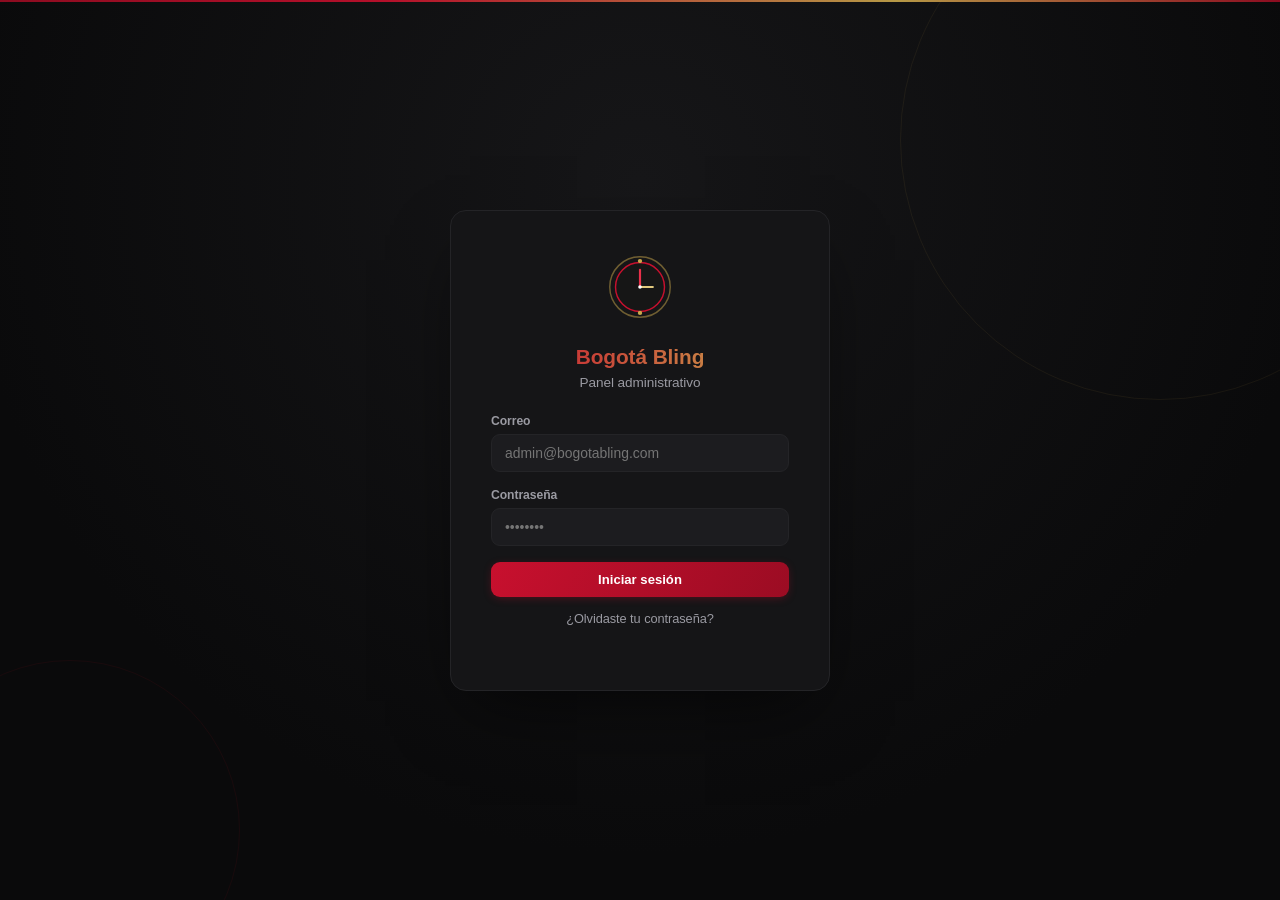
==== admin/index.html @ 70934d56 "Update index.html" ====
<!DOCTYPE html>
<html lang="es">
<head>
<meta charset="UTF-8"/>
<meta name="viewport" content="width=device-width,initial-scale=1"/>
<meta name="robots" content="noindex, nofollow"/>
<title>Panel Admin — Bogotá Bling</title>
<script src="https://cdn.jsdelivr.net/npm/@supabase/supabase-js@2/dist/umd/supabase.js"></script>
<script src="https://cdn.jsdelivr.net/npm/pdfjs-dist@3.11.174/build/pdf.min.js"></script>
<script src="https://cdn.jsdelivr.net/npm/tesseract.js@5/dist/tesseract.min.js"></script>
<style>
*,*::before,*::after{box-sizing:border-box;margin:0;padding:0}
body{background:#0a0a0b;color:#eee;font-family:-apple-system,BlinkMacSystemFont,'Segoe UI',Helvetica,Arial,sans-serif;-webkit-font-smoothing:antialiased;font-size:14px;letter-spacing:-.005em}
:root{
  --r:#C8102E;--rd:#9B0C23;--rl:#E8304A;
  --g:#C9A84C;--gl:#E2C97E;
  --bg:#0a0a0b;--sidebar:#111113;--panel:#151517;--panel2:#1c1c1f;
  --line:#242427;--line2:#333338;
  --tx:#f2f2f3;--tx2:#9a9aa2;--tx3:#68686f;
  --radius:14px;--t:.16s cubic-bezier(.4,0,.2,1);
  --sbw:240px;
  --shadow-sm:0 1px 2px rgba(0,0,0,.3);
  --shadow-md:0 8px 24px -8px rgba(0,0,0,.5);
  --shadow-lg:0 24px 60px -16px rgba(0,0,0,.6);
}
a{color:inherit;text-decoration:none}
img{display:block;max-width:100%}
::-webkit-scrollbar{width:9px;height:9px}
::-webkit-scrollbar-thumb{background:var(--line2);border-radius:20px}
::-webkit-scrollbar-track{background:transparent}
body::before{content:'';position:fixed;top:0;left:0;right:0;height:2px;background:linear-gradient(90deg,var(--rd),var(--r) 30%,var(--g) 70%,var(--rd));z-index:1000;opacity:.9}

/* ══════ LOGIN ══════ */
#loginScreen{min-height:100vh;display:flex;align-items:center;justify-content:center;position:relative;overflow:hidden;
  background:radial-gradient(circle at 50% 20%,#161618,#0a0a0b 70%)}
#loginScreen::before,#loginScreen::after{content:'';position:absolute;border-radius:50%;border:1px solid rgba(201,168,76,.08);pointer-events:none}
#loginScreen::before{width:520px;height:520px;top:-120px;right:-140px}
#loginScreen::after{width:340px;height:340px;bottom:-100px;left:-100px;border-color:rgba(200,16,46,.08)}
.watch-badge{width:72px;height:72px;margin:0 auto 22px;position:relative;animation:watchIn .7s cubic-bezier(.16,1,.3,1) both}
.watch-badge svg{width:100%;height:100%;display:block}
.watch-hand{transform-origin:50% 50%;animation:tickHour 12s linear infinite}
.watch-hand-min{transform-origin:50% 50%;animation:tickMin 3s linear infinite}
@keyframes tickHour{to{transform:rotate(360deg)}}
@keyframes tickMin{to{transform:rotate(360deg)}}
@keyframes watchIn{from{opacity:0;transform:scale(.7) rotate(-15deg)}to{opacity:1;transform:scale(1) rotate(0)}}
.login-box{background:var(--panel);border:1px solid var(--line);border-radius:16px;padding:40px;width:100%;max-width:380px;
  position:relative;z-index:1;animation:boxIn .6s cubic-bezier(.16,1,.3,1) both .1s;
  box-shadow:0 30px 70px -20px rgba(0,0,0,.6)}
@keyframes boxIn{from{opacity:0;transform:translateY(18px)}to{opacity:1;transform:translateY(0)}}
.login-box h1{font-size:1.3rem;margin-bottom:6px;text-align:center;background:linear-gradient(90deg,var(--r),var(--g));-webkit-background-clip:text;background-clip:text;color:transparent}
.login-box p{color:var(--tx2);font-size:.85rem;margin-bottom:24px;text-align:center}
.field{margin-bottom:16px}
.field label{display:block;font-size:.76rem;color:var(--tx2);margin-bottom:6px;font-weight:600}
.field input,.field select,.field textarea{width:100%;padding:10px 13px;background:var(--panel2);border:1.5px solid var(--line);border-radius:9px;color:#fff;font-size:.87rem;transition:border-color var(--t),box-shadow var(--t);font-family:inherit}
.field textarea{resize:vertical;min-height:80px}
.field input:focus,.field select:focus,.field textarea:focus{outline:none;border-color:var(--r);box-shadow:0 0 0 4px rgba(200,16,46,.15)}
.btn{display:inline-flex;align-items:center;justify-content:center;gap:7px;padding:10px 16px;border-radius:9px;font-size:.82rem;font-weight:700;cursor:pointer;border:none;transition:all var(--t);white-space:nowrap;font-family:inherit}
.btn-primary{background:linear-gradient(120deg,var(--r),var(--rd));color:#fff;position:relative;overflow:hidden;box-shadow:0 2px 10px -2px rgba(200,16,46,.4)}
.btn-primary::before{content:'';position:absolute;inset:0;background:linear-gradient(120deg,transparent 30%,rgba(255,255,255,.3) 48%,transparent 66%);transform:translateX(-120%);transition:transform .6s cubic-bezier(.4,0,.2,1)}
.btn-primary:hover::before{transform:translateX(120%)}
.btn-primary:hover{box-shadow:0 8px 22px -4px rgba(200,16,46,.5);transform:translateY(-1px)}
.btn-primary:active{transform:scale(.97) translateY(0)}
.btn-full{width:100%}
.btn-sm{padding:7px 12px;font-size:.76rem}
.btn-xs{padding:5px 9px;font-size:.72rem;border-radius:7px}
.btn-outline{background:var(--panel2);border:1.5px solid var(--line2);color:var(--tx2)}
.btn-outline:hover{border-color:var(--r);color:#fff;background:rgba(200,16,46,.08)}
.btn-gold{background:var(--panel2);border:1.5px solid rgba(201,168,76,.5);color:var(--gl)}
.btn-gold:hover{background:var(--g);color:#1a1500;border-color:var(--g);box-shadow:0 6px 18px -4px rgba(201,168,76,.4)}
.btn-ghost{background:none;border:none;color:var(--tx2)}
.btn-ghost:hover{color:#fff}
.btn-icon{padding:8px 10px}
.btn-danger-ghost{background:none;border:1.5px solid transparent;color:var(--tx3)}
.btn-danger-ghost:hover{color:var(--rl);border-color:rgba(200,16,46,.4);background:rgba(200,16,46,.06)}
.error-msg{color:var(--rl);font-size:.8rem;margin-top:10px;display:none}

/* ══════ APP SHELL: TOPBAR SIMPLE ══════ */
#app{display:none;min-height:100vh}
.topbar{position:sticky;top:2px;z-index:100;background:rgba(10,10,11,.85);backdrop-filter:blur(16px) saturate(160%);-webkit-backdrop-filter:blur(16px) saturate(160%);border-bottom:1px solid var(--line);padding:14px 24px}
.topbar-inner{display:flex;align-items:center;justify-content:space-between;gap:14px;flex-wrap:wrap;max-width:1320px;margin:0 auto}
.brand{display:flex;align-items:center;gap:10px;font-weight:800;font-size:1rem;white-space:nowrap;letter-spacing:-.01em}
.brand .mark{width:30px;height:30px;border-radius:9px;background:linear-gradient(135deg,var(--r),var(--rd));display:flex;align-items:center;justify-content:center;font-size:.9rem;flex-shrink:0;box-shadow:0 3px 10px -2px rgba(200,16,46,.5)}
.brand small{display:block;font-weight:700;font-size:.6rem;color:var(--gl);letter-spacing:.08em}
.topbar-actions{display:flex;gap:8px;align-items:center;flex-wrap:wrap}

.subnav{position:sticky;top:63px;z-index:99;border-bottom:1px solid var(--line);background:rgba(10,10,11,.96);backdrop-filter:blur(10px)}
.subnav-inner{display:flex;gap:6px;overflow-x:auto;padding:10px 24px;max-width:1320px;margin:0 auto;scrollbar-width:none}
.tab-btn{flex-shrink:0;padding:7px 14px;border-radius:20px;border:1.5px solid var(--line);background:var(--panel);color:var(--tx2);font-size:.78rem;font-weight:600;cursor:pointer;transition:all var(--t);display:flex;align-items:center;gap:6px;font-family:inherit}
.tab-btn.active{background:var(--r);border-color:var(--r);color:#fff;box-shadow:0 4px 14px -3px rgba(200,16,46,.5)}
.tab-btn:hover:not(.active){border-color:var(--line2);color:#fff;background:var(--panel2)}
.tab-btn .cnt{font-size:.66rem;font-weight:700;opacity:.8;background:rgba(255,255,255,.12);padding:1px 6px;border-radius:20px}
.tab-btn.active .cnt{background:rgba(255,255,255,.25)}
.tab-btn .cnt:empty{display:none}

/* ── MENÚ DESPLEGABLE DEL ADMIN ── */
.admin-menu{display:none;position:absolute;top:100%;right:24px;width:320px;max-width:calc(100vw - 32px);background:var(--panel);border:1px solid var(--line);border-radius:14px;box-shadow:var(--shadow-lg);z-index:150;max-height:80vh;overflow-y:auto}
.admin-menu.open{display:block;animation:modalIn .18s ease}
.admin-menu-inner{padding:18px}
.am-section{margin-bottom:18px}
.am-section:last-child{margin-bottom:0}
.am-label{display:block;font-size:.66rem;font-weight:700;color:var(--tx3);text-transform:uppercase;letter-spacing:.06em;margin-bottom:8px}
.am-chips{display:flex;gap:6px;flex-wrap:wrap}
.am-chip{padding:6px 12px;border-radius:20px;border:1.5px solid var(--line2);background:var(--panel2);color:var(--tx2);font-size:.74rem;font-weight:600;cursor:pointer;transition:all var(--t);font-family:inherit}
.am-chip.active{background:var(--r);border-color:var(--r);color:#fff}
.am-chip:hover:not(.active){border-color:var(--r);color:#fff}
.am-link{display:flex;align-items:center;gap:8px;width:100%;text-align:left;padding:9px 10px;border-radius:9px;border:none;background:none;color:var(--tx);font-size:.85rem;font-weight:600;cursor:pointer;transition:background var(--t);font-family:inherit;text-decoration:none}
.am-link:hover{background:var(--panel2)}
.am-link .cnt{margin-left:auto}
.am-footer{border-top:1px solid var(--line);padding-top:14px}
.am-danger{color:var(--rl)}
.admin-menu-overlay{display:none;position:fixed;inset:0;z-index:90}
.admin-menu-overlay.show{display:block}
.active-filter-chip{display:inline-flex;align-items:center;gap:6px;background:rgba(200,16,46,.12);color:var(--rl);border:1px solid rgba(200,16,46,.35);padding:5px 12px;border-radius:20px;font-size:.76rem;font-weight:700}
.active-filter-chip button{background:none;border:none;color:inherit;cursor:pointer;font-size:.9rem;line-height:1;padding:0}

.content{padding:26px 24px 100px;max-width:1320px;margin:0 auto}
.view{display:none;animation:viewIn .25s ease both}
.view.active{display:block}
@keyframes viewIn{from{opacity:0;transform:translateY(6px)}to{opacity:1;transform:translateY(0)}}

/* ══════ DASHBOARD ══════ */
.stats-grid{display:grid;grid-template-columns:repeat(auto-fit,minmax(200px,1fr));gap:16px;margin-bottom:28px}
.stat-card{background:linear-gradient(155deg,var(--panel),var(--panel2));border:1px solid var(--line);border-radius:var(--radius);padding:20px;position:relative;overflow:hidden;transition:border-color var(--t),transform var(--t);box-shadow:var(--shadow-sm)}
.stat-card:hover{border-color:var(--line2);transform:translateY(-2px)}
.stat-card .ic{position:absolute;right:14px;top:14px;width:38px;height:38px;border-radius:10px;background:var(--panel2);display:flex;align-items:center;justify-content:center;font-size:1.15rem;border:1px solid var(--line)}
.stat-card .num{font-size:1.95rem;font-weight:800;color:#fff;letter-spacing:-.03em}
.stat-card .lbl{font-size:.78rem;color:var(--tx2);margin-top:4px;font-weight:600}
.stat-card.accent{border-color:rgba(201,168,76,.3)}
.stat-card.accent .num{color:var(--gl)}
.stat-card.accent .ic{background:rgba(201,168,76,.1);border-color:rgba(201,168,76,.3)}

.section-card{background:var(--panel);border:1px solid var(--line);border-radius:var(--radius);padding:22px;margin-bottom:20px;box-shadow:var(--shadow-sm)}
.section-card h3{font-size:.95rem;margin-bottom:16px;display:flex;align-items:center;gap:8px;font-weight:700;letter-spacing:-.01em}

/* ══════ PRODUCTOS ══════ */
.toolbar{display:flex;align-items:center;justify-content:space-between;margin-bottom:20px;flex-wrap:wrap;gap:12px}
.toolbar .sub{color:var(--tx2);font-size:.82rem}
.search-input{background:var(--panel);border:1.5px solid var(--line);border-radius:9px;padding:9px 14px;color:#fff;font-size:.83rem;width:240px;font-family:inherit;transition:border-color var(--t),box-shadow var(--t)}
.search-input:focus{outline:none;border-color:var(--r);box-shadow:0 0 0 4px rgba(200,16,46,.12)}

.grid{display:grid;grid-template-columns:repeat(auto-fill,minmax(240px,1fr));gap:18px}
.card{background:var(--panel);border:1px solid var(--line);border-radius:var(--radius);overflow:hidden;transition:border-color var(--t),transform var(--t),box-shadow var(--t);box-shadow:var(--shadow-sm)}
.card:hover{border-color:var(--line2);transform:translateY(-3px);box-shadow:var(--shadow-md)}
.card .thumb-wrap{overflow:hidden;background:var(--panel2)}
.card .thumb{width:100%;height:170px;object-fit:cover;display:block;transition:transform .35s cubic-bezier(.4,0,.2,1)}
.card:hover .thumb{transform:scale(1.06)}
.card .thumb-empty{width:100%;height:170px;background:linear-gradient(135deg,var(--panel2),#151517);display:flex;align-items:center;justify-content:center;font-size:2rem;opacity:.25}
.card-body{padding:15px 16px 16px}
.card h3{font-size:.95rem;margin-bottom:3px;line-height:1.3;font-weight:700;letter-spacing:-.01em}
.card .meta{font-size:.72rem;color:var(--tx3);margin-bottom:9px;font-weight:600}
.card .price{color:var(--gl);font-weight:800;font-size:1.08rem;margin-bottom:7px;letter-spacing:-.02em}
.card .desc{font-size:.76rem;color:var(--tx2);line-height:1.45;margin-bottom:11px;display:-webkit-box;-webkit-line-clamp:2;-webkit-box-orient:vertical;overflow:hidden}
.badges{display:flex;gap:5px;flex-wrap:wrap;margin-bottom:11px}
.badge{font-size:.62rem;padding:3px 9px;border-radius:20px;background:var(--panel2);color:var(--tx2);border:1px solid var(--line2);font-weight:700;letter-spacing:.01em}
.badge.hot{color:var(--rl);border-color:rgba(200,16,46,.4);background:rgba(200,16,46,.08)}
.badge.gold{color:var(--gl);border-color:rgba(201,168,76,.4);background:rgba(201,168,76,.08)}
.card-actions{display:flex;gap:7px}
.card-actions .btn{flex:1}

/* ══════ CATEGORÍAS (árbol profesional) ══════ */
.tree{display:flex;flex-direction:column;gap:10px}
.tree-root{background:var(--panel);border:1px solid var(--line);border-radius:var(--radius);overflow:hidden;box-shadow:var(--shadow-sm);transition:border-color var(--t)}

/* ── Carpetas de productos por categoría (estilo Django admin) ── */
.prod-folder{background:var(--panel);border:1px solid var(--line);border-radius:var(--radius);margin-bottom:10px;overflow:hidden}
.prod-folder-head{list-style:none;cursor:pointer;padding:14px 18px;display:flex;align-items:center;gap:10px;font-weight:700;font-size:.9rem;background:var(--panel2);user-select:none}
.prod-folder-head::-webkit-details-marker{display:none}
.prod-folder-head::before{content:'▸';font-size:.75rem;color:var(--tx3);transition:transform var(--t)}
.prod-folder[open]>.prod-folder-head::before{transform:rotate(90deg)}
.prod-folder-count{margin-left:auto;font-size:.7rem;font-weight:700;color:var(--tx3);background:var(--panel);border:1px solid var(--line2);padding:2px 9px;border-radius:20px}
.prod-folder-body{padding:16px}
.prod-folder-sub{margin:0 0 10px 26px;border-color:var(--line2)}
.prod-folder-sub:last-child{margin-bottom:0}
.prod-folder-sub>.grid{padding:14px}
.tree-root:hover{border-color:var(--line2)}
.tree-root-head{display:flex;align-items:center;gap:12px;padding:15px 16px;background:var(--panel2);border-bottom:1px solid var(--line)}
.tree-root-head .ic{font-size:1.3rem;width:30px;height:30px;text-align:center;line-height:30px;background:var(--panel);border-radius:8px;border:1px solid var(--line)}
.tree-root-head .info{flex:1;min-width:0}
.tree-root-head .name{font-weight:800;font-size:.93rem;letter-spacing:-.01em}
.tree-root-head .slug{font-size:.68rem;color:var(--tx3);font-family:'SF Mono',Menlo,monospace;margin-top:1px}
.tree-root-head .acts{display:flex;gap:5px;align-items:center}
.tree-children{padding:8px 16px 12px 24px;display:flex;flex-direction:column;gap:1px;position:relative}
.tree-children::before{content:'';position:absolute;left:39px;top:8px;bottom:16px;width:1.5px;background:var(--line)}
.tree-child{display:flex;align-items:center;gap:10px;padding:9px 10px;border-radius:8px;transition:background var(--t);position:relative;margin-left:26px}
.tree-child::before{content:'';position:absolute;left:-13px;top:50%;width:13px;height:1.5px;background:var(--line)}
.tree-child:hover{background:var(--panel2)}
.tree-child .ic{font-size:.95rem;width:20px;text-align:center;opacity:.85}
.tree-child .info{flex:1;min-width:0}
.tree-child .name{font-size:.85rem;font-weight:600}
.tree-child .slug{font-size:.67rem;color:var(--tx3);font-family:'SF Mono',Menlo,monospace}
.tree-child .acts{display:flex;gap:2px;align-items:center;opacity:0;transition:opacity var(--t)}
.tree-child:hover .acts{opacity:1}
.tree-empty-hint{padding:8px 10px 2px;font-size:.78rem;color:var(--tx3);font-style:italic;margin-left:26px}
.order-btns{display:flex;flex-direction:column;gap:1px}
.order-btns button{background:none;border:none;color:var(--tx3);cursor:pointer;font-size:.6rem;padding:1px 4px;line-height:1;transition:color var(--t)}
.order-btns button:hover{color:#fff}
.order-btns button:disabled{opacity:.2;cursor:default}

/* ══════ TABLAS ══════ */
.table-wrap{background:var(--panel);border:1px solid var(--line);border-radius:var(--radius);overflow:hidden;box-shadow:var(--shadow-sm)}
table{width:100%;border-collapse:collapse;font-size:.83rem}
th,td{text-align:left;padding:13px 16px;border-bottom:1px solid var(--line)}
th{color:var(--tx3);font-weight:700;font-size:.68rem;text-transform:uppercase;letter-spacing:.06em;background:var(--panel2)}
tr:last-child td{border-bottom:none}
tr:hover td{background:rgba(255,255,255,.02)}
select.status-select{background:var(--panel2);color:#fff;border:1px solid var(--line2);border-radius:6px;padding:5px 8px;font-size:.76rem;font-family:inherit;cursor:pointer}
.pill{display:inline-flex;align-items:center;gap:5px;font-size:.71rem;font-weight:700;padding:4px 11px;border-radius:20px;letter-spacing:.01em}
.pill.on{background:rgba(126,217,158,.12);color:#7ed99e}
.pill.off{background:var(--panel2);color:var(--tx3)}
.pill::before{content:'';width:5px;height:5px;border-radius:50%;background:currentColor}

/* Modal */
.modal-bg{display:none;position:fixed;inset:0;background:rgba(0,0,0,.8);backdrop-filter:blur(3px);z-index:500;align-items:center;justify-content:center;padding:20px}
.modal-bg.open{display:flex;animation:modalBgIn .18s ease}
@keyframes modalBgIn{from{opacity:0}to{opacity:1}}
.modal{background:var(--panel);border:1px solid var(--line);border-radius:16px;padding:26px;width:100%;max-width:540px;max-height:90vh;overflow-y:auto;box-shadow:var(--shadow-lg);animation:modalIn .22s cubic-bezier(.16,1,.3,1);position:relative}
.modal-close{position:absolute;top:16px;right:16px;width:30px;height:30px;border-radius:50%;background:var(--panel2);border:1px solid var(--line2);color:var(--tx2);font-size:1rem;line-height:1;cursor:pointer;display:flex;align-items:center;justify-content:center;transition:all var(--t)}
.modal-close:hover{background:var(--r);border-color:var(--r);color:#fff}
@keyframes modalIn{from{opacity:0;transform:translateY(12px) scale(.98)}to{opacity:1;transform:translateY(0) scale(1)}}
.modal.modal-wide{max-width:680px}
.modal h3{margin-bottom:6px;font-size:1.1rem;letter-spacing:-.01em}
.modal .modal-sub{color:var(--tx2);font-size:.8rem;margin-bottom:18px}
.field-row{display:grid;grid-template-columns:1fr 1fr;gap:12px}
.checks{display:flex;gap:14px;flex-wrap:wrap;margin:14px 0}
.checks label{display:flex;align-items:center;gap:6px;font-size:.8rem;color:var(--tx2);cursor:pointer}
.modal-actions{display:flex;gap:10px;margin-top:20px}
.modal-actions .btn{flex:1}
.file-drop{border:1.5px dashed var(--line2);border-radius:9px;padding:24px 20px;text-align:center;font-size:.8rem;color:var(--tx2);cursor:pointer;transition:all var(--t)}
.file-drop:hover{border-color:var(--r);background:rgba(200,16,46,.04);color:#fff}
.thumbs{display:flex;gap:8px;margin-top:10px;flex-wrap:wrap}
.thumbs img{width:58px;height:58px;object-fit:cover;border-radius:7px;border:1px solid var(--line)}
.empty{color:var(--tx3);font-size:.85rem;padding:70px 20px;text-align:center;grid-column:1/-1}
.empty span{display:block;font-size:2.2rem;margin-bottom:12px;opacity:.35}
.bulk-help{background:var(--panel2);border:1px solid var(--line);border-radius:9px;padding:12px 14px;font-size:.73rem;color:var(--tx2);margin-bottom:14px;line-height:1.6}
.bulk-help code{color:var(--gl)}
.bulk-log{max-height:160px;overflow-y:auto;background:var(--bg);border:1px solid var(--line);border-radius:9px;padding:10px 12px;font-size:.75rem;font-family:'SF Mono',Menlo,monospace;margin-top:12px;display:none}
.bulk-log.show{display:block}
.bulk-log .ok{color:#7ed99e}
.bulk-log .err{color:var(--rl)}

/* Filas de vista previa editable (subida masiva) */
.bulk-row{display:flex;align-items:center;gap:10px;background:var(--panel2);border:1px solid var(--line);border-radius:9px;padding:8px 10px}
.bulk-row img{width:44px;height:44px;object-fit:cover;border-radius:7px;flex-shrink:0;background:var(--panel)}
.bulk-row input[type="text"]{flex:1.4;min-width:0;background:var(--panel);border:1px solid var(--line2);border-radius:7px;padding:7px 10px;color:#fff;font-size:.8rem;font-family:inherit}
.bulk-row select{flex:1.3;min-width:0;background:var(--panel);border:1px solid var(--line2);border-radius:7px;padding:7px 8px;color:#fff;font-size:.76rem;font-family:inherit}
.bulk-row input[type="number"]{width:100px;flex-shrink:0;background:var(--panel);border:1px solid var(--line2);border-radius:7px;padding:7px 8px;color:#fff;font-size:.8rem;font-family:inherit}
.bulk-row .tag-detected{font-size:.62rem;font-weight:700;color:var(--gl);white-space:nowrap;flex-shrink:0}
.bulk-row .tag-nodetected{font-size:.62rem;font-weight:700;color:var(--tx3);white-space:nowrap;flex-shrink:0}

/* Selección múltiple de productos */
.card{position:relative}
.card .select-box{position:absolute;top:10px;left:10px;z-index:2;width:22px;height:22px;display:none;accent-color:var(--r);cursor:pointer}
.grid.select-mode .select-box{display:block}
.grid.select-mode .card{cursor:pointer}
.card.selected{border-color:var(--r);box-shadow:0 0 0 2px rgba(200,16,46,.3)}
.bulk-select-bar{display:none;align-items:center;gap:10px;background:rgba(200,16,46,.1);border:1px solid rgba(200,16,46,.35);border-radius:9px;padding:10px 14px;margin-bottom:14px}
.bulk-select-bar.show{display:flex}
.bulk-select-bar .sub{color:var(--tx2);font-size:.82rem;flex:1}

/* Lightbox: vista previa grande al hacer clic en una miniatura */
.lightbox-bg{display:none;position:fixed;inset:0;background:rgba(0,0,0,.9);z-index:600;align-items:center;justify-content:center;padding:30px;cursor:zoom-out}
.lightbox-bg.open{display:flex}
.lightbox-bg img{max-width:90vw;max-height:90vh;object-fit:contain;border-radius:8px;box-shadow:var(--shadow-lg)}
.bulk-row img, .card .thumb, .card .thumb-empty{cursor:zoom-in}

@media (max-width:900px){
  .search-input{width:100%}
  .field-row{grid-template-columns:1fr}
  .subnav-inner{padding:10px 16px}
  .topbar{padding:12px 16px}
  .content{padding:20px 16px 100px}
}
</style>
</head>
<body>

<!-- ══════════════ LOGIN ══════════════ -->
<div id="loginScreen">
  <div class="login-box">
    <div class="watch-badge">
      <svg viewBox="0 0 100 100">
        <circle cx="50" cy="50" r="42" fill="none" stroke="#C9A84C" stroke-width="2" opacity=".5"/>
        <circle cx="50" cy="50" r="34" fill="#161616" stroke="#C8102E" stroke-width="2"/>
        <line x1="50" y1="50" x2="50" y2="26" stroke="#E8304A" stroke-width="3" stroke-linecap="round" class="watch-hand"/>
        <line x1="50" y1="50" x2="68" y2="50" stroke="#E2C97E" stroke-width="2.5" stroke-linecap="round" class="watch-hand-min"/>
        <circle cx="50" cy="50" r="2.5" fill="#fff"/>
        <circle cx="50" cy="14" r="3" fill="#C9A84C"/>
        <circle cx="50" cy="86" r="3" fill="#C9A84C"/>
      </svg>
    </div>
    <h1>Bogotá Bling</h1>
    <p>Panel administrativo</p>
    <div class="field">
      <label>Correo</label>
      <input type="email" id="loginEmail" placeholder="admin@bogotabling.com"/>
    </div>
    <div class="field">
      <label>Contraseña</label>
      <input type="password" id="loginPassword" placeholder="••••••••"/>
    </div>
    <button class="btn btn-primary btn-full" id="loginBtn" onclick="handleLogin()">Iniciar sesión</button>
    <p class="error-msg" id="loginError">Correo o contraseña incorrectos.</p>
    <p style="text-align:center;margin-top:14px">
      <a href="#" style="font-size:.8rem;color:var(--tx2)" onclick="event.preventDefault();toggleRecoverBox(true)">¿Olvidaste tu contraseña?</a>
    </p>
  </div>

  <div class="login-box" id="recoverBox" style="display:none">
    <h1 style="font-size:1.1rem">Recuperar contraseña</h1>
    <p>Te enviamos un link a tu correo para poner una contraseña nueva.</p>
    <div class="field">
      <label>Correo de tu cuenta</label>
      <input type="email" id="recoverEmail" placeholder="admin@bogotabling.com"/>
    </div>
    <button class="btn btn-primary btn-full" id="recoverBtn" onclick="sendPasswordRecovery()">Enviar link de recuperación</button>
    <p class="error-msg" id="recoverError"></p>
    <p id="recoverOk" style="display:none;text-align:center;font-size:.82rem;color:#16a34a;margin-top:8px">Listo, revisa tu correo (y la carpeta de spam) y sigue el link para poner una contraseña nueva.</p>
    <p style="text-align:center;margin-top:14px">
      <a href="#" style="font-size:.8rem;color:var(--tx2)" onclick="event.preventDefault();toggleRecoverBox(false)">← Volver a iniciar sesión</a>
    </p>
  </div>

  <div class="login-box" id="resetPassBox" style="display:none">
    <h1 style="font-size:1.1rem">Nueva contraseña</h1>
    <p>Ese link ya te confirmó quién eres. Escribe tu nueva contraseña.</p>
    <div class="field">
      <label>Nueva contraseña</label>
      <input type="password" id="resetPassNew" placeholder="Mínimo 6 caracteres" autocomplete="new-password"/>
    </div>
    <div class="field">
      <label>Repite la nueva contraseña</label>
      <input type="password" id="resetPassNew2" placeholder="Confirmar" autocomplete="new-password"/>
    </div>
    <button class="btn btn-primary btn-full" id="resetPassBtn" onclick="confirmPasswordReset()">Guardar nueva contraseña</button>
    <p class="error-msg" id="resetPassError"></p>
  </div>
</div>

<!-- ══════════════ APP ══════════════ -->
<div id="app">
  <div class="topbar">
    <div class="topbar-inner">
      <div class="brand"><div class="mark">⌚</div>Bogotá Bling<small style="margin-left:4px">ADMIN</small></div>
      <div class="topbar-actions">
        <button class="btn btn-primary btn-sm" onclick="openProductModal()">+ Nuevo producto</button>
        <button class="btn btn-outline btn-sm" id="adminMenuBtn" onclick="toggleAdminMenu()">☰ Menú</button>
      </div>
    </div>

    <div class="admin-menu" id="adminMenu">
      <div class="admin-menu-inner">
        <div class="am-section">
          <label class="am-label">Buscar</label>
          <input type="text" class="search-input" id="productSearch" placeholder="🔍 Buscar producto…" oninput="renderProductsGrid()" style="width:100%"/>
        </div>
        <div class="am-section">
          <label class="am-label">Categorías</label>
          <div class="am-chips" id="amCategoryChips"><button class="am-chip active" data-cat="" onclick="setCategoryFilter(null)">Todos</button></div>
        </div>
        <div class="am-section">
          <label class="am-label">Catálogo</label>
          <button class="am-link" onclick="goToView('products');toggleAdminMenu(false)">⌚ Productos <span class="cnt" id="cntProducts"></span></button>
          <button class="am-link" onclick="goToView('categories');toggleAdminMenu(false)">🗂 Categorías <span class="cnt" id="cntCategories"></span></button>
          <button class="am-link" onclick="openBulkModal();toggleAdminMenu(false)">📦 Subida masiva</button>
          <button class="am-link" onclick="openPromoBarModal();toggleAdminMenu(false)">🔥 Promoción</button>
        </div>
        <div class="am-section">
          <label class="am-label">Gestión</label>
          <button class="am-link" onclick="goToView('reviews');toggleAdminMenu(false)">⭐ Reseñas <span class="cnt" id="cntReviews"></span></button>
        </div>
        <div class="am-section am-footer">
          <a href="/" target="_blank" class="am-link">↗ Ver sitio</a>
          <button class="am-link" onclick="openAccountModal();toggleAdminMenu(false)">🔐 Mi cuenta</button>
          <button class="am-link am-danger" onclick="handleLogout()">⏻ Cerrar sesión</button>
        </div>
      </div>
    </div>
  </div>
  <div class="admin-menu-overlay" id="adminMenuOverlay" onclick="toggleAdminMenu(false)"></div>

  <div class="content">

    <!-- PRODUCTOS (vista principal) -->
    <div class="view active" id="view-products">
      <div class="toolbar">
        <div class="sub" id="productCount">Cargando…</div>
        <div style="display:flex;gap:8px;flex:1;justify-content:flex-end;flex-wrap:wrap;align-items:center">
          <span class="active-filter-chip" id="activeFilterChip" style="display:none"></span>
          <button class="btn btn-outline btn-sm" id="selectModeBtn" onclick="toggleSelectMode()">☑ Seleccionar</button>
        </div>
      </div>
      <div class="bulk-select-bar" id="bulkSelectBar">
        <span class="sub"><b id="selectedCount">0</b> seleccionado(s)</span>
        <button class="btn btn-outline btn-sm" onclick="selectAllProducts()">Seleccionar todo</button>
        <button class="btn btn-gold btn-sm" onclick="openBulkEditModal()">✎ Editar seleccionados</button>
        <button class="btn btn-primary btn-sm" style="background:var(--r)" onclick="deleteSelectedProducts()">🗑 Eliminar seleccionados</button>
      </div>
      <div id="productsGrid"><p class="empty">Cargando…</p></div>
    </div>

    <!-- CATEGORÍAS -->
    <div class="view" id="view-categories">
      <div class="toolbar">
        <div class="sub">Organiza tu árbol de categorías y subcategorías</div>
        <button class="btn btn-primary btn-sm" onclick="openCategoryModal()">+ Nueva categoría</button>
      </div>
      <div class="tree" id="categoryTree"><p class="empty">Cargando…</p></div>
    </div>

    <!-- RESEÑAS -->
    <div class="view" id="view-reviews">
      <div class="toolbar">
        <div class="sub">Reseñas escritas por clientes en el sitio — bórralas si son spam o inapropiadas</div>
      </div>
      <div class="grid" id="reviewsAdminGrid"><p class="empty">Cargando…</p></div>
    </div>

  </div>

  <footer style="text-align:center;padding:24px 20px;color:var(--tx3);font-size:.76rem;border-top:1px solid var(--line)">
    Panel conectado directamente a Supabase · los cambios se reflejan en el sitio sin recompilar<br/>
    Diseñado por
    <a href="https://wa.me/573225634059?text=Hola,%20vi%20el%20panel%20admin%20de%20Bogot%C3%A1%20Bling%20y%20quisiera%20cotizar%20un%20proyecto%20con%20JB%20TECH%20PRO" target="_blank" style="color:var(--gl);font-weight:700">JB TECH PRO</a>
  </footer>

</div>

<!-- ══════════════ MODAL: PRODUCTO ══════════════ -->
<div class="modal-bg" id="productModalBg">
  <div class="modal">
    <button class="modal-close" onclick="closeModal('productModalBg')">✕</button>
    <h3 id="productModalTitle">Nuevo producto</h3>
    <input type="hidden" id="productId"/>
    <div class="field"><label>Nombre</label><input id="productName" type="text"/></div>
    <div class="field"><label>Descripción</label><input id="productDesc" type="text"/></div>
    <div class="field-row">
      <div class="field"><label>Categoría</label><select id="productCategory"></select></div>
      <div class="field"><label>Stock</label><input id="productStock" type="number" min="0" value="0"/></div>
    </div>
    <div class="field-row">
      <div class="field"><label>Precio actual</label><input id="productPrice" type="text" inputmode="numeric" placeholder="0" oninput="formatPriceInput(this)"/></div>
      <div class="field"><label>Precio anterior (opcional)</label><input id="productPricePrev" type="text" inputmode="numeric" placeholder="0" oninput="formatPriceInput(this)"/></div>
    </div>
    <div class="checks">
      <label><input type="checkbox" id="productFeatured"/> ⭐ Destacado</label>
      <label><input type="checkbox" id="productNew"/> ✨ Nuevo</label>
      <label><input type="checkbox" id="productOffer"/> 🔥 Oferta</label>
      <label><input type="checkbox" id="productLimited"/> 💎 Edición limitada</label>
      <label><input type="checkbox" id="productSoldOut"/> Agotado</label>
    </div>
    <div class="field">
      <label>Imágenes del producto</label>
      <div class="file-drop" onclick="document.getElementById('productImageInput').click()">
        Haz clic para subir imágenes (puedes seleccionar varias)
      </div>
      <input type="file" id="productImageInput" accept="image/*" multiple style="display:none" onchange="handleImageSelect(event)"/>
      <div class="thumbs" id="productImageThumbs"></div>
    </div>
    <div class="modal-actions">
      <button class="btn btn-primary" id="saveProductBtn" onclick="saveProduct()">Guardar</button>
      <button class="btn btn-outline" onclick="closeModal('productModalBg')">Cancelar</button>
    </div>
  </div>
</div>

<!-- ══════════════ MODAL: CATEGORÍA ══════════════ -->
<div class="modal-bg" id="categoryModalBg">
  <div class="modal">
    <button class="modal-close" onclick="closeModal('categoryModalBg')">✕</button>
    <h3 id="categoryModalTitle">Nueva categoría</h3>
    <input type="hidden" id="categoryId"/>
    <div class="field-row">
      <div class="field"><label>Ícono (emoji)</label><input id="categoryIcon" type="text" placeholder="⌚" maxlength="4"/></div>
      <div class="field"><label>Nombre</label><input id="categoryName" type="text"/></div>
    </div>
    <div class="field">
      <label>Categoría padre (opcional — déjalo vacío si es principal)</label>
      <select id="categoryParent"><option value="">— Categoría principal —</option></select>
    </div>
    <div class="modal-actions">
      <button class="btn btn-primary" onclick="saveCategory()">Guardar</button>
      <button class="btn btn-outline" onclick="closeModal('categoryModalBg')">Cancelar</button>
    </div>
  </div>
</div>

<!-- ══════════════ MODAL: SUBIDA MASIVA ══════════════ -->
<!-- ══════════════ MODAL: PROMOCIÓN (franja del sitio) ══════════════ -->
<!-- ══════════════ MODAL: EDICIÓN MASIVA ══════════════ -->
<div class="modal-bg" id="bulkEditModalBg">
  <div class="modal">
    <button class="modal-close" onclick="closeModal('bulkEditModalBg')">✕</button>
    <h3>Editar <span id="bulkEditCount">0</span> producto(s)</h3>
    <p class="modal-sub">Solo se cambia lo que actives o llenes abajo — deja vacío/apagado lo que no quieras tocar.</p>

    <div class="field" style="display:flex;align-items:center;gap:10px;background:var(--panel2);border:1px solid var(--line);border-radius:9px;padding:10px 14px;margin-bottom:6px">
      <input type="checkbox" id="bulkEditCatOn" style="width:16px;height:16px;flex-shrink:0"/>
      <select id="bulkEditCat" style="flex:1"></select>
    </div>
    <div class="field" style="display:flex;align-items:center;gap:10px;background:var(--panel2);border:1px solid var(--line);border-radius:9px;padding:10px 14px;margin-bottom:6px">
      <input type="checkbox" id="bulkEditPriceOn" style="width:16px;height:16px;flex-shrink:0"/>
      <input type="text" inputmode="numeric" id="bulkEditPrice" placeholder="Nuevo precio para todos" oninput="formatPriceInput(this)" style="flex:1;background:var(--panel);border:1px solid var(--line2);border-radius:7px;padding:8px 10px;color:#fff"/>
    </div>
    <div class="field" style="display:flex;align-items:center;gap:10px;background:var(--panel2);border:1px solid var(--line);border-radius:9px;padding:10px 14px;margin-bottom:6px">
      <input type="checkbox" id="bulkEditStockOn" style="width:16px;height:16px;flex-shrink:0"/>
      <input type="number" id="bulkEditStock" placeholder="Nuevo stock para todos" style="flex:1;background:var(--panel);border:1px solid var(--line2);border-radius:7px;padding:8px 10px;color:#fff"/>
    </div>
    <div class="checks" style="margin-top:14px">
      <label><input type="checkbox" id="bulkEditFeaturedOn"/> Marcar ⭐ Destacado</label>
      <label><input type="checkbox" id="bulkEditOfferOn"/> Marcar 🔥 Oferta</label>
      <label><input type="checkbox" id="bulkEditSoldOutOn"/> Marcar Agotado</label>
    </div>

    <div class="modal-actions">
      <button class="btn btn-primary" onclick="applyBulkEdit()">Aplicar cambios</button>
      <button class="btn btn-outline" onclick="closeModal('bulkEditModalBg')">Cancelar</button>
    </div>
  </div>
</div>

<div class="modal-bg" id="accountModalBg">
  <div class="modal">
    <button class="modal-close" onclick="closeModal('accountModalBg')">✕</button>
    <h3>Mi cuenta</h3>
    <p class="modal-sub">Cambia el correo o la contraseña con los que entras al panel. Deja en blanco lo que no quieras cambiar.</p>

    <div class="field" style="background:var(--panel2);border:1px solid var(--line);border-radius:9px;padding:12px 14px;margin-bottom:14px">
      <label style="margin:0 0 4px">Correo actual</label>
      <p id="accountCurrentEmail" style="margin:0;font-size:.85rem;color:var(--tx2);font-weight:600">—</p>
    </div>

    <div class="field"><label>Nuevo correo (opcional)</label><input id="accountNewEmail" type="email" placeholder="Dejar igual"/></div>
    <div class="field-row">
      <div class="field"><label>Nueva contraseña (opcional)</label><input id="accountNewPassword" type="password" placeholder="Mínimo 6 caracteres" autocomplete="new-password"/></div>
      <div class="field"><label>Repite la nueva contraseña</label><input id="accountNewPassword2" type="password" placeholder="Confirmar" autocomplete="new-password"/></div>
    </div>
    <div class="field"><label>Tu contraseña actual (para confirmar)</label><input id="accountOldPassword" type="password" placeholder="Requerida para guardar cualquier cambio" autocomplete="current-password"/></div>

    <p id="accountMsg" style="display:none;font-size:.82rem;font-weight:600;border-radius:9px;padding:10px 12px;margin:4px 0 0"></p>

    <div class="modal-actions">
      <button class="btn btn-primary" id="accountSaveBtn" onclick="saveAccountSettings()">Guardar cambios</button>
      <button class="btn btn-outline" onclick="closeModal('accountModalBg')">Cancelar</button>
    </div>
  </div>
</div>

<div class="modal-bg" id="promoBarModalBg">
  <div class="modal">
    <button class="modal-close" onclick="closeModal('promoBarModalBg')">✕</button>
    <h3>Promoción del sitio</h3>
    <p class="modal-sub">Controla la franja roja que aparece arriba del todo en el sitio público. Si la apagas, no se muestra nada.</p>
    <div class="field" style="display:flex;align-items:center;gap:10px;background:var(--panel2);border:1px solid var(--line);border-radius:9px;padding:12px 14px">
      <input type="checkbox" id="promoBarActive" style="width:16px;height:16px;flex-shrink:0"/>
      <label for="promoBarActive" style="margin:0;font-size:.85rem;color:var(--tx2);cursor:pointer">Mostrar la franja de promoción en el sitio</label>
    </div>
    <div class="field"><label>Título</label><input id="promoBarTitle" type="text" placeholder="Ej: Envío gratis esta semana"/></div>
    <div class="field"><label>Descripción (opcional)</label><input id="promoBarDesc" type="text" placeholder="Ej: En compras desde $200.000"/></div>
    <div class="field-row">
      <div class="field"><label>Descuento % (opcional)</label><input id="promoBarDiscount" type="number" min="0" max="100"/></div>
      <div class="field"><label>Vence (opcional)</label><input id="promoBarEnds" type="date"/></div>
    </div>
    <div class="modal-actions">
      <button class="btn btn-primary" onclick="savePromoBar()">Guardar</button>
      <button class="btn btn-outline" onclick="closeModal('promoBarModalBg')">Cancelar</button>
    </div>
  </div>
</div>

<div class="modal-bg" id="bulkModalBg">
  <div class="modal modal-wide">
    <button class="modal-close" onclick="closeModal('bulkModalBg')">✕</button>
    <h3>Subida masiva de productos</h3>
    <p class="modal-sub">Elige cómo quieres cargar varios productos a la vez. Vas a poder revisar y editar cada uno antes de subirlo.</p>

    <div class="subnav-inner" style="padding:0 0 16px;overflow:visible" id="bulkModeTabs">
      <button type="button" class="tab-btn active" data-bulkmode="images">🖼 Imágenes</button>
      <button type="button" class="tab-btn" data-bulkmode="pdf">📄 PDF</button>
    </div>

    <!-- MODO IMÁGENES -->
    <div class="bulk-mode" id="bulkMode-images">
      <div class="bulk-help">
        Elige varias fotos. Por cada una se arma un producto abajo, con el nombre tomado del
        nombre del archivo y la categoría detectada si el nombre del archivo la menciona (ej.
        "reloj-dama-plateado.jpg" → Dama). Puedes editar nombre y categoría de cada uno antes de subir.
      </div>
      <div class="field-row">
        <div class="field"><label>Categoría de respaldo</label><select id="bulkImgCategory"></select></div>
        <div class="field"><label>Precio para todos (opcional)</label><input id="bulkImgPrice" type="text" inputmode="numeric" placeholder="Déjalo vacío = Consultar" oninput="formatPriceInput(this)"/></div>
      </div>
      <div class="field">
        <label>Fotos</label>
        <div class="file-drop" onclick="document.getElementById('bulkImgInput').click()">
          Haz clic para elegir varias fotos
        </div>
        <input type="file" id="bulkImgInput" accept="image/*" multiple style="display:none" onchange="handleBulkImageSelect(event)"/>
      </div>
    </div>

    <!-- MODO PDF -->
    <div class="bulk-mode" id="bulkMode-pdf" style="display:none">
      <div class="bulk-help">
        Sube un catálogo en PDF donde <b>cada página tenga la foto de un producto</b>. El sistema lee
        el texto de cada página para sugerir nombre y categoría (ej. si dice "Hombre", "Dama", "Oro
        Rosa"...). Vas a poder revisar y corregir cada uno antes de subir.
      </div>
      <div class="field-row">
        <div class="field"><label>Categoría de respaldo</label><select id="bulkPdfCategory"></select></div>
        <div class="field"><label>Precio para todos (opcional)</label><input id="bulkPdfPrice" type="text" inputmode="numeric" placeholder="Déjalo vacío = Consultar" oninput="formatPriceInput(this)"/></div>
      </div>
      <div class="field">
        <label>Archivo PDF</label>
        <div class="file-drop" onclick="document.getElementById('bulkPdfInput').click()">
          Haz clic para elegir el PDF
        </div>
        <input type="file" id="bulkPdfInput" accept="application/pdf" style="display:none" onchange="handleBulkPdfSelect(event)"/>
        <div class="bulk-help" id="bulkPdfInfo" style="display:none;margin-top:10px"></div>
      </div>
    </div>

    <!-- VISTA PREVIA EDITABLE -->
    <div id="bulkReviewWrap" style="display:none;margin-top:18px">
      <div class="toolbar" style="margin-bottom:10px">
        <div class="sub"><b id="bulkReviewCount">0</b> producto(s) listos para revisar — edita lo que haga falta antes de importar</div>
        <div style="display:flex;gap:8px">
          <button class="btn btn-gold btn-xs" id="bulkAiBtn" onclick="detectAllWithAI()">🔍 Detectar categoría (gratis)</button>
          <button class="btn btn-outline btn-xs" onclick="clearBulkDrafts()">Vaciar lista</button>
        </div>
      </div>
      <div id="bulkReviewList" style="display:flex;flex-direction:column;gap:8px;max-height:320px;overflow-y:auto"></div>
    </div>

    <div class="field" style="display:flex;align-items:center;gap:10px;background:var(--panel2);border:1px solid var(--line);border-radius:9px;padding:12px 14px;margin-top:16px">
      <input type="checkbox" id="bulkCompress" checked style="width:16px;height:16px;flex-shrink:0"/>
      <label for="bulkCompress" style="margin:0;font-size:.8rem;color:var(--tx2);cursor:pointer">
        Comprimir imágenes automáticamente <span style="color:var(--tx3)">(recomendado — reduce el peso antes de subirlas a Storage)</span>
      </label>
    </div>
    <div class="modal-actions">
      <button class="btn btn-primary" id="bulkRunBtn" onclick="runBulkImport()">Importar productos</button>
      <button class="btn btn-outline" onclick="closeModal('bulkModalBg')">Cancelar</button>
    </div>
    <div class="bulk-log" id="bulkLog"></div>
  </div>
</div>

<!-- ══════════════ LIGHTBOX: vista previa grande ══════════════ -->
<div class="lightbox-bg" id="lightboxBg" onclick="closeLightbox()">
  <button class="modal-close" style="position:fixed;top:20px;right:20px" onclick="event.stopPropagation();closeLightbox()">✕</button>
  <img id="lightboxImg" src="" alt="Vista previa"/>
</div>

<script>
// ⚠️ Reemplaza estos valores con los de tu proyecto Supabase (Settings → API)
const SUPABASE_URL = "https://xulggoovlclvyzkbyhiq.supabase.co";
const SUPABASE_ANON_KEY = "sb_publishable_5rytTB3bbrAgwW4rHisMzQ_Zaubtuow";
const sb = supabase.createClient(SUPABASE_URL, SUPABASE_ANON_KEY);

let pendingImages = [];
let categoriesCache = [];
let productsCache = [];
let activeBulkMode = 'images';
let bulkDrafts = [];
let selectedProductIds = new Set();
let selectModeOn = false;

// ───────────── AUTH ─────────────
async function handleLogin(){
  const btn = document.getElementById('loginBtn');
  const email = document.getElementById('loginEmail').value.trim();
  const password = document.getElementById('loginPassword').value;
  document.getElementById('loginError').style.display = 'none';
  btn.disabled = true; btn.textContent = 'Entrando…';

  const { data, error } = await sb.auth.signInWithPassword({ email, password });
  if (error) {
    document.getElementById('loginError').textContent = 'Correo o contraseña incorrectos.';
    document.getElementById('loginError').style.display = 'block';
    btn.disabled = false; btn.textContent = 'Iniciar sesión';
    return;
  }
  const { data: profile } = await sb.from('admin_profiles').select('id').eq('id', data.user.id).single();
  if (!profile) {
    document.getElementById('loginError').textContent = 'Esta cuenta no tiene permisos de administrador.';
    document.getElementById('loginError').style.display = 'block';
    btn.disabled = false; btn.textContent = 'Iniciar sesión';
    await sb.auth.signOut();
    return;
  }
  showApp();
}

async function handleLogout(){
  await sb.auth.signOut();
  location.reload();
}

function toggleRecoverBox(show){
  document.querySelector('#loginScreen > .login-box').style.display = show ? 'none' : 'block';
  document.getElementById('recoverBox').style.display = show ? 'block' : 'none';
  document.getElementById('recoverError').style.display = 'none';
  document.getElementById('recoverOk').style.display = 'none';
  document.getElementById('recoverEmail').value = '';
}

async function sendPasswordRecovery(){
  const email = document.getElementById('recoverEmail').value.trim();
  const btn = document.getElementById('recoverBtn');
  const err = document.getElementById('recoverError');
  err.style.display = 'none';
  document.getElementById('recoverOk').style.display = 'none';
  if (!email) { err.textContent = 'Escribe tu correo.'; err.style.display = 'block'; return; }

  btn.disabled = true; btn.textContent = 'Enviando…';
  const { error } = await sb.auth.resetPasswordForEmail(email, {
    redirectTo: location.origin + location.pathname,
  });
  btn.disabled = false; btn.textContent = 'Enviar link de recuperación';

  // Por seguridad no confirmamos si el correo existe o no en el sistema —
  // siempre mostramos el mismo mensaje de éxito.
  if (error && error.status && error.status >= 500) {
    err.textContent = 'Hubo un problema enviando el correo. Intenta de nuevo en un momento.';
    err.style.display = 'block';
    return;
  }
  document.getElementById('recoverOk').style.display = 'block';
}

// Supabase detecta solo el link de recuperación en la URL y dispara este evento
sb.auth.onAuthStateChange((event) => {
  if (event === 'PASSWORD_RECOVERY') {
    document.getElementById('loginScreen').style.display = 'flex';
    document.getElementById('app').style.display = 'none';
    document.querySelector('#loginScreen > .login-box').style.display = 'none';
    document.getElementById('recoverBox').style.display = 'none';
    document.getElementById('resetPassBox').style.display = 'block';
  }
});

async function confirmPasswordReset(){
  const p1 = document.getElementById('resetPassNew').value;
  const p2 = document.getElementById('resetPassNew2').value;
  const err = document.getElementById('resetPassError');
  err.style.display = 'none';

  if (p1.length < 6) { err.textContent = 'La contraseña debe tener mínimo 6 caracteres.'; err.style.display = 'block'; return; }
  if (p1 !== p2) { err.textContent = 'Las dos contraseñas no coinciden.'; err.style.display = 'block'; return; }

  const btn = document.getElementById('resetPassBtn');
  btn.disabled = true; btn.textContent = 'Guardando…';
  const { error } = await sb.auth.updateUser({ password: p1 });
  btn.disabled = false; btn.textContent = 'Guardar nueva contraseña';

  if (error) { err.textContent = 'No se pudo guardar: ' + error.message; err.style.display = 'block'; return; }

  const { data: userData } = await sb.auth.getUser();
  const email = userData && userData.user ? userData.user.email : '';
  notifyAccountChange(email, 'recovery');

  alert('Contraseña actualizada. Ya puedes iniciar sesión con ella.');
  await sb.auth.signOut();
  location.href = location.origin + location.pathname;
}

async function checkSession(){
  const { data: { session } } = await sb.auth.getSession();
  if (session) {
    const { data: profile } = await sb.from('admin_profiles').select('id').eq('id', session.user.id).single();
    if (profile) { showApp(); return; }
  }
  document.getElementById('loginScreen').style.display = 'flex';
  document.getElementById('app').style.display = 'none';
}

function showApp(){
  document.getElementById('loginScreen').style.display = 'none';
  document.getElementById('app').style.display = 'block';
  loadCategories();
  loadProducts();
  loadReviewsAdmin();
}

// ───────────── NAVEGACIÓN (pills) ─────────────
function goToView(view){
  document.querySelectorAll('.tab-btn[data-view]').forEach(b=>b.classList.toggle('active', b.dataset.view===view));
  document.querySelectorAll('.view').forEach(v=>v.classList.remove('active'));
  document.getElementById('view-'+view).classList.add('active');
}
document.querySelectorAll('.tab-btn[data-view]').forEach(btn=>{
  btn.addEventListener('click', ()=>goToView(btn.dataset.view));
});

function closeModal(id){ document.getElementById(id).classList.remove('open'); }
function openModal(id){ document.getElementById(id).classList.add('open'); }

// ───────────── DASHBOARD ─────────────
// ───────────── CATEGORÍAS (árbol profesional) ─────────────
async function loadCategories(){
  const { data } = await sb.from('categories').select('*').order('position').order('name');
  categoriesCache = data || [];
  renderCategoryTree();
  renderCategorySelects();
  renderCategoryChips();
  document.getElementById('cntCategories').textContent = categoriesCache.length.toLocaleString('es-CO');
}

function renderCategoryTree(){
  const all = categoriesCache;
  const roots = all.filter(c => !c.parent_id);
  const childrenOf = pid => all.filter(c => c.parent_id === pid).sort((a,b)=>(a.position??0)-(b.position??0));
  const tree = document.getElementById('categoryTree');

  if (!roots.length){ tree.innerHTML = '<p class="empty"><span>🗂</span>No hay categorías todavía.</p>'; return; }

  tree.innerHTML = roots.sort((a,b)=>(a.position??0)-(b.position??0)).map(root=>{
    const kids = childrenOf(root.id);
    const kidsHtml = kids.length ? kids.map((sub,i)=>`
      <div class="tree-child">
        <div class="order-btns">
          <button onclick="moveCategory('${sub.id}',-1)" ${i===0?'disabled':''} title="Subir">▲</button>
          <button onclick="moveCategory('${sub.id}',1)" ${i===kids.length-1?'disabled':''} title="Bajar">▼</button>
        </div>
        <span class="ic">${sub.icon||'•'}</span>
        <div class="info"><div class="name">${sub.name}</div><div class="slug">${sub.slug}</div></div>
        <div class="acts">
          <button class="btn btn-ghost btn-xs" onclick='editCategory(${JSON.stringify(sub).replace(/'/g,"&apos;")})'>Editar</button>
          <button class="btn btn-danger-ghost btn-xs" onclick="deleteCategory('${sub.id}')">Eliminar</button>
        </div>
      </div>`).join('')
      : '<p class="tree-empty-hint">Sin subcategorías — <a href="#" onclick="openCategoryModal(\''+root.id+'\');return false" style="color:var(--gl)">agregar una</a></p>';

    return `<div class="tree-root">
      <div class="tree-root-head">
        <span class="ic">${root.icon||'📁'}</span>
        <div class="info"><div class="name">${root.name}</div><div class="slug">${root.slug}</div></div>
        <div class="acts" style="display:flex;gap:4px">
          <button class="btn btn-outline btn-xs" onclick="openCategoryModal('${root.id}')">+ Subcategoría</button>
          <button class="btn btn-ghost btn-xs" onclick='editCategory(${JSON.stringify(root).replace(/'/g,"&apos;")})'>Editar</button>
          <button class="btn btn-danger-ghost btn-xs" onclick="deleteCategory('${root.id}')">Eliminar</button>
        </div>
      </div>
      <div class="tree-children">${kidsHtml}</div>
    </div>`;
  }).join('');
}

function renderCategorySelects(){
  const all = categoriesCache;
  const roots = all.filter(c => !c.parent_id);
  const childrenOf = pid => all.filter(c => c.parent_id === pid);

  const parentSel = document.getElementById('categoryParent');
  parentSel.innerHTML = '<option value="">— Categoría principal —</option>' +
    roots.map(c=>`<option value="${c.id}">${c.icon || ''} ${c.name}</option>`).join('');

  const optionsHtml = buildCategoryOptionsHtml();
  document.getElementById('productCategory').innerHTML = optionsHtml;
  document.getElementById('bulkImgCategory').innerHTML = optionsHtml;
  document.getElementById('bulkPdfCategory').innerHTML = optionsHtml;
}

function buildCategoryOptionsHtml(){
  const all = categoriesCache;
  const roots = all.filter(c => !c.parent_id);
  const childrenOf = pid => all.filter(c => c.parent_id === pid);
  let html = '';
  roots.forEach(cat=>{
    const kids = childrenOf(cat.id);
    if (!kids.length){
      html += `<option value="${cat.id}">${cat.icon || ''} ${cat.name}</option>`;
    } else {
      kids.forEach(sub=>{
        html += `<option value="${sub.id}">${cat.icon||''} ${cat.name} → ${sub.name}</option>`;
      });
    }
  });
  return html;
}

function openCategoryModal(preselectParentId){
  document.getElementById('categoryModalTitle').textContent = 'Nueva categoría';
  document.getElementById('categoryId').value = '';
  document.getElementById('categoryIcon').value = '';
  document.getElementById('categoryName').value = '';
  document.getElementById('categoryParent').value = typeof preselectParentId === 'string' ? preselectParentId : '';
  openModal('categoryModalBg');
}

function editCategory(cat){
  document.getElementById('categoryModalTitle').textContent = 'Editar categoría';
  document.getElementById('categoryId').value = cat.id;
  document.getElementById('categoryIcon').value = cat.icon || '';
  document.getElementById('categoryName').value = cat.name;
  document.getElementById('categoryParent').value = cat.parent_id || '';
  openModal('categoryModalBg');
}

// Formatea un campo de precio mientras se escribe: quita todo lo que no sea dígito
// y le pone el punto de mil (ej. escribes "15000" y se ve "15.000").
function formatPriceInput(el){
  const digits = el.value.replace(/\D/g, '');
  el.value = digits ? Number(digits).toLocaleString('es-CO') : '';
}
// Convierte el valor mostrado (con puntos) de vuelta a número plano para guardar.
function parsePriceInput(value){
  const digits = String(value || '').replace(/\D/g, '');
  return digits ? Number(digits) : null;
}

function slugify(name){
  return name.toLowerCase().normalize('NFD').replace(/[\u0300-\u036f]/g,'').replace(/[^a-z0-9]+/g,'-');
}

async function saveCategory(){
  const id = document.getElementById('categoryId').value;
  const name = document.getElementById('categoryName').value.trim();
  if (!name) return;
  const icon = document.getElementById('categoryIcon').value.trim();
  const parentId = document.getElementById('categoryParent').value || null;

  if (id) {
    const { error } = await sb.from('categories').update({ name, icon, parent_id: parentId }).eq('id', id);
    if (error) { alert('Error: ' + error.message); return; }
  } else {
    const slug = slugify(name) + '-' + Date.now().toString(36).slice(-4);
    const { error } = await sb.from('categories').insert({ name, slug, icon, parent_id: parentId });
    if (error) { alert('Error: ' + error.message); return; }
  }
  closeModal('categoryModalBg');
  loadCategories();
}

async function deleteCategory(id){
  const hasChildren = categoriesCache.some(c=>c.parent_id===id);
  if (hasChildren){ alert('Esta categoría tiene subcategorías. Elimina o mueve las subcategorías primero.'); return; }
  if (!confirm('¿Eliminar esta categoría?')) return;
  await sb.from('categories').delete().eq('id', id);
  loadCategories();
}

async function moveCategory(id, dir){
  const cat = categoriesCache.find(c=>c.id===id);
  if (!cat) return;
  const siblings = categoriesCache.filter(c=>c.parent_id===cat.parent_id).sort((a,b)=>(a.position??0)-(b.position??0));
  const idx = siblings.findIndex(c=>c.id===id);
  const swapWith = siblings[idx+dir];
  if (!swapWith) return;
  const posA = cat.position ?? idx;
  const posB = swapWith.position ?? (idx+dir);
  await Promise.all([
    sb.from('categories').update({ position: posB }).eq('id', cat.id),
    sb.from('categories').update({ position: posA }).eq('id', swapWith.id),
  ]);
  loadCategories();
}

// ───────────── RESEÑAS (moderación) ─────────────
async function loadReviewsAdmin(){
  const { data, error } = await sb.from('reviews').select('*').order('created_at', { ascending: false });
  const grid = document.getElementById('reviewsAdminGrid');
  const reviews = data || [];
  const pending = reviews.filter(r => !r.approved).length;
  document.getElementById('cntReviews').textContent = pending > 0 ? `${pending} pendiente${pending===1?'':'s'}` : reviews.length.toLocaleString('es-CO');

  if (error) { grid.innerHTML = '<p class="empty">No se pudieron cargar las reseñas.</p>'; return; }
  if (!reviews.length) { grid.innerHTML = '<div class="empty"><span>⭐</span>Todavía no hay reseñas de clientes.</div>'; return; }

  // Pendientes primero, para que no se pierdan entre las ya publicadas
  const sorted = [...reviews].sort((a,b) => (a.approved === b.approved) ? 0 : (a.approved ? 1 : -1));

  grid.innerHTML = `<div class="grid">${sorted.map(r => `
    <div class="card">
      ${r.image_url ? `<img class="thumb" src="${r.image_url}" alt="" onclick='openLightbox("${r.image_url}")'/>` : ''}
      <div class="card-body">
        <div style="display:flex;align-items:center;justify-content:space-between;gap:8px;margin-bottom:4px">
          <h3 style="margin:0">${r.customer_name}</h3>
          <span class="pill ${r.approved ? 'on' : 'off'}">${r.approved ? 'Publicada' : 'Pendiente'}</span>
        </div>
        <div class="meta">${'★'.repeat(r.rating)}${'☆'.repeat(5-r.rating)} · ${new Date(r.created_at).toLocaleDateString('es-CO')}</div>
        <div class="desc" style="-webkit-line-clamp:5">${r.comment}</div>
        <div class="card-actions">
          ${!r.approved ? `<button class="btn btn-primary btn-sm" onclick="approveReviewAdmin('${r.id}')">✔ Aprobar</button>` : ''}
          <button class="btn btn-outline btn-sm" onclick="deleteReviewAdmin('${r.id}')">🗑 Eliminar</button>
        </div>
      </div>
    </div>
  `).join('')}</div>`;
}

async function approveReviewAdmin(id){
  const { error } = await sb.from('reviews').update({ approved: true }).eq('id', id);
  if (error) { alert('Error: ' + error.message); return; }
  loadReviewsAdmin();
}

async function deleteReviewAdmin(id){
  if (!confirm('¿Eliminar esta reseña? Esta acción no se puede deshacer.')) return;
  const { error } = await sb.from('reviews').delete().eq('id', id);
  if (error) { alert('Error: ' + error.message); return; }
  loadReviewsAdmin();
}


// ───────────── PRODUCTOS ─────────────
async function loadProducts(){
  const { data } = await sb.from('products').select('*, categories(name, icon, parent_id), product_images(image_url)').order('created_at', { ascending: false });
  productsCache = data || [];
  document.getElementById('cntProducts').textContent = productsCache.length.toLocaleString('es-CO');
  renderProductsGrid();
  renderCategoryChips();
}

function categoryPath(p){
  if (!p.categories) return 'Sin categoría';
  const parent = categoriesCache.find(c=>c.id===p.categories.parent_id);
  return parent ? `${parent.name} → ${p.categories.name}` : p.categories.name;
}

function renderProductsGrid(){
  const q = (document.getElementById('productSearch').value || '').toLowerCase().trim();
  const grid = document.getElementById('productsGrid');
  document.getElementById('productCount').textContent = `${productsCache.length} producto${productsCache.length===1?'':'s'} en el catálogo`;

  if (!productsCache.length) {
    grid.innerHTML = '<div class="empty"><span>⌚</span>No hay productos todavía. Usa "+ Nuevo producto" o "Subida masiva".</div>';
    return;
  }

  // Con texto de búsqueda: lista plana filtrada (sin carpetas, más directo)
  if (q) {
    const data = productsCache.filter(p=>p.name.toLowerCase().includes(q));
    document.getElementById('productCount').textContent += ` · ${data.length} coinciden con "${q}"`;
    grid.innerHTML = data.length
      ? `<div class="grid">${data.map(productCardHtml).join('')}</div>`
      : '<div class="empty"><span>🔍</span>Sin resultados para tu búsqueda.</div>';
    return;
  }

  // Sin búsqueda: agrupado en carpetas por categoría (clic para desplegar)
  const byCategory = {};
  const noCategory = [];
  productsCache.forEach(p=>{
    if (p.category_id) (byCategory[p.category_id] = byCategory[p.category_id] || []).push(p);
    else noCategory.push(p);
  });

  let roots = categoriesCache.filter(c=>!c.parent_id);
  const childrenOf = pid => categoriesCache.filter(c=>c.parent_id===pid);
  if (activeCategoryFilter) roots = roots.filter(r => r.id === activeCategoryFilter);

  let html = '';
  roots.forEach(root=>{
    const kids = childrenOf(root.id);
    const openAttr = activeCategoryFilter ? ' open' : '';
    let count, body;
    if (kids.length) {
      body = kids.map(sub=>{
        const items = byCategory[sub.id] || [];
        if (!items.length) return '';
        return `<details class="prod-folder prod-folder-sub"${openAttr}>
          <summary class="prod-folder-head"><span>${sub.icon || ''}</span> ${sub.name} <span class="prod-folder-count">${items.length}</span></summary>
          <div class="grid">${items.map(productCardHtml).join('')}</div>
        </details>`;
      }).join('');
      count = kids.reduce((s,sub)=>s+(byCategory[sub.id]||[]).length, 0);
    } else {
      const items = byCategory[root.id] || [];
      count = items.length;
      body = count ? `<div class="grid">${items.map(productCardHtml).join('')}</div>` : '';
    }
    if (!count) return;
    html += `<details class="prod-folder"${openAttr}>
      <summary class="prod-folder-head"><span>${root.icon || ''}</span> ${root.name} <span class="prod-folder-count">${count}</span></summary>
      <div class="prod-folder-body">${body}</div>
    </details>`;
  });

  if (noCategory.length && !activeCategoryFilter) {
    html += `<details class="prod-folder">
      <summary class="prod-folder-head">Sin categoría <span class="prod-folder-count">${noCategory.length}</span></summary>
      <div class="prod-folder-body"><div class="grid">${noCategory.map(productCardHtml).join('')}</div></div>
    </details>`;
  }

  grid.innerHTML = html || '<div class="empty">No hay productos todavía.</div>';
}

function productCardHtml(p){
  const img = p.product_images?.[0]?.image_url || '';
  const badges = [];
  if (p.is_offer) badges.push('<span class="badge hot">🔥 Oferta</span>');
  if (p.is_new) badges.push('<span class="badge">✨ Nuevo</span>');
  if (p.is_featured) badges.push('<span class="badge gold">⭐ Destacado</span>');
  if (p.is_limited_edition) badges.push('<span class="badge gold">💎 Edición limitada</span>');
  if (p.is_sold_out || p.stock === 0) badges.push('<span class="badge">Agotado</span>');
  return `<div class="card ${selectedProductIds.has(p.id)?'selected':''}" data-id="${p.id}">
      <input type="checkbox" class="select-box" ${selectedProductIds.has(p.id)?'checked':''} onclick="event.stopPropagation();toggleProductSelected('${p.id}')"/>
      ${img ? `<img class="thumb" src="${img}" alt="${p.name}" onclick='event.stopPropagation();openLightbox("${img}")'/>` : `<div class="thumb-empty">⌚</div>`}
      <div class="card-body">
        <h3>${p.name}</h3>
        <div class="meta">${categoryPath(p)} · Stock: ${Number(p.stock).toLocaleString('es-CO')}</div>
        <div class="price">$${Number(p.price_current).toLocaleString('es-CO')}</div>
        ${p.description ? `<div class="desc">${p.description}</div>` : ''}
        <div class="badges">${badges.join('')}</div>
        <div class="card-actions">
          <button class="btn btn-outline btn-sm" onclick='editProduct(${JSON.stringify(p).replace(/'/g,"&apos;")})'>Editar</button>
          <button class="btn btn-outline btn-sm btn-icon" onclick="duplicateProduct('${p.id}')" title="Duplicar">⧉</button>
          <button class="btn btn-outline btn-sm" onclick="deleteProduct('${p.id}')">Eliminar</button>
        </div>
      </div>
    </div>`;
}

// ───────────── SELECCIÓN MÚLTIPLE / BORRADO MASIVO ─────────────
// ───────────── MENÚ DESPLEGABLE ─────────────
function toggleAdminMenu(force){
  const menu = document.getElementById('adminMenu');
  const overlay = document.getElementById('adminMenuOverlay');
  const open = typeof force === 'boolean' ? force : !menu.classList.contains('open');
  menu.classList.toggle('open', open);
  overlay.classList.toggle('show', open);
}

// ───────────── FILTRO DE CATEGORÍA (chips) ─────────────
let activeCategoryFilter = null; // id de categoría raíz, o null = "Todos"

function renderCategoryChips(){
  const wrap = document.getElementById('amCategoryChips');
  const roots = categoriesCache.filter(c => !c.parent_id);
  const childrenOf = pid => categoriesCache.filter(c => c.parent_id === pid);
  const countFor = root => {
    const kids = childrenOf(root.id);
    const ids = kids.length ? kids.map(k=>k.id) : [root.id];
    return productsCache.filter(p => ids.includes(p.category_id)).length;
  };

  const chips = roots
    .map(r => ({ r, count: countFor(r) }))
    .filter(x => x.count > 0);

  wrap.innerHTML = `<button class="am-chip ${!activeCategoryFilter?'active':''}" onclick="setCategoryFilter(null)">Todos (${productsCache.length})</button>` +
    chips.map(({r,count}) => `<button class="am-chip ${activeCategoryFilter===r.id?'active':''}" onclick="setCategoryFilter('${r.id}')">${r.icon||''} ${r.name} (${count})</button>`).join('');
}

function setCategoryFilter(rootId){
  activeCategoryFilter = rootId;
  document.getElementById('productSearch').value = '';
  goToView('products');
  toggleAdminMenu(false);
  renderProductsGrid();
  renderCategoryChips();

  const chip = document.getElementById('activeFilterChip');
  if (rootId) {
    const root = categoriesCache.find(c => c.id === rootId);
    chip.style.display = 'inline-flex';
    chip.innerHTML = `Filtrando: ${root ? root.name : ''} <button onclick="setCategoryFilter(null)">✕</button>`;
  } else {
    chip.style.display = 'none';
  }
}

function toggleSelectMode(){
  selectModeOn = !selectModeOn;
  document.getElementById('productsGrid').classList.toggle('select-mode', selectModeOn);
  document.getElementById('selectModeBtn').textContent = selectModeOn ? '✕ Cancelar selección' : '☑ Seleccionar';
  if (!selectModeOn) { selectedProductIds.clear(); updateSelectBar(); renderProductsGrid(); }
}

function toggleProductSelected(id){
  if (selectedProductIds.has(id)) selectedProductIds.delete(id);
  else selectedProductIds.add(id);
  document.querySelector(`.card[data-id="${id}"]`)?.classList.toggle('selected', selectedProductIds.has(id));
  updateSelectBar();
}

function selectAllProducts(){
  const q = (document.getElementById('productSearch').value || '').toLowerCase().trim();
  const visible = q ? productsCache.filter(p=>p.name.toLowerCase().includes(q)) : productsCache;
  visible.forEach(p => selectedProductIds.add(p.id));
  renderProductsGrid();
  updateSelectBar();
}

function updateSelectBar(){
  const count = selectedProductIds.size;
  document.getElementById('selectedCount').textContent = count;
  document.getElementById('bulkSelectBar').classList.toggle('show', selectModeOn && count > 0);
}

async function deleteSelectedProducts(){
  const ids = Array.from(selectedProductIds);
  if (!ids.length) return;
  if (!confirm(`¿Eliminar ${ids.length} producto(s)? Esta acción no se puede deshacer.`)) return;
  const { error } = await sb.from('products').delete().in('id', ids);
  if (error) { alert('Error: ' + error.message); return; }
  selectedProductIds.clear();
  updateSelectBar();
  loadProducts();
}

// ───────────── EDICIÓN MASIVA ─────────────
function openBulkEditModal(){
  const ids = Array.from(selectedProductIds);
  if (!ids.length) return;
  document.getElementById('bulkEditCount').textContent = ids.length;
  document.getElementById('bulkEditCat').innerHTML = buildCategoryOptionsHtml();
  document.getElementById('bulkEditCatOn').checked = false;
  document.getElementById('bulkEditPriceOn').checked = false;
  document.getElementById('bulkEditPrice').value = '';
  document.getElementById('bulkEditStockOn').checked = false;
  document.getElementById('bulkEditStock').value = '';
  document.getElementById('bulkEditFeaturedOn').checked = false;
  document.getElementById('bulkEditOfferOn').checked = false;
  document.getElementById('bulkEditSoldOutOn').checked = false;
  openModal('bulkEditModalBg');
}

async function applyBulkEdit(){
  const ids = Array.from(selectedProductIds);
  if (!ids.length) return;

  const payload = {};
  if (document.getElementById('bulkEditCatOn').checked) payload.category_id = document.getElementById('bulkEditCat').value || null;
  if (document.getElementById('bulkEditPriceOn').checked) payload.price_current = parsePriceInput(document.getElementById('bulkEditPrice').value) || 0;
  if (document.getElementById('bulkEditStockOn').checked) payload.stock = Number(document.getElementById('bulkEditStock').value) || 0;
  if (document.getElementById('bulkEditFeaturedOn').checked) payload.is_featured = true;
  if (document.getElementById('bulkEditOfferOn').checked) payload.is_offer = true;
  if (document.getElementById('bulkEditSoldOutOn').checked) payload.is_sold_out = true;

  if (!Object.keys(payload).length) { alert('Activa al menos un campo para cambiar.'); return; }

  const { error } = await sb.from('products').update(payload).in('id', ids);
  if (error) { alert('Error: ' + error.message); return; }
  closeModal('bulkEditModalBg');
  toggleSelectMode();
  loadProducts();
}

// ───────────── DUPLICAR PRODUCTO ─────────────
async function duplicateProduct(id){
  const original = productsCache.find(p => p.id === id);
  if (!original) return;
  if (!confirm(`¿Duplicar "${original.name}"? Se creará una copia editable.`)) return;

  const slug = slugify(original.name) + '-copia-' + Date.now().toString(36).slice(-4);
  const { data: copy, error } = await sb.from('products').insert({
    name: original.name + ' (copia)',
    slug,
    description: original.description,
    category_id: original.category_id,
    stock: original.stock,
    price_current: original.price_current,
    price_previous: original.price_previous,
    discount_percent: original.discount_percent,
    is_featured: original.is_featured,
    is_new: original.is_new,
    is_offer: original.is_offer,
    is_limited_edition: original.is_limited_edition,
    is_sold_out: original.is_sold_out,
  }).select().single();

  if (error) { alert('Error: ' + error.message); return; }

  const images = original.product_images || [];
  if (images.length) {
    await sb.from('product_images').insert(images.map(img => ({ product_id: copy.id, image_url: img.image_url })));
  }

  loadProducts();
}

function openProductModal(){
  document.getElementById('productModalTitle').textContent = 'Nuevo producto';
  document.getElementById('productId').value = '';
  document.getElementById('productName').value = '';
  document.getElementById('productDesc').value = '';
  document.getElementById('productStock').value = 0;
  document.getElementById('productPrice').value = '';
  document.getElementById('productPricePrev').value = '';
  document.getElementById('productFeatured').checked = false;
  document.getElementById('productNew').checked = false;
  document.getElementById('productOffer').checked = false;
  document.getElementById('productLimited').checked = false;
  document.getElementById('productSoldOut').checked = false;
  document.getElementById('productImageThumbs').innerHTML = '';
  const btn = document.getElementById('saveProductBtn');
  btn.disabled = false; btn.textContent = 'Guardar';
  pendingImages = [];
  openModal('productModalBg');
}

function editProduct(p){
  document.getElementById('productModalTitle').textContent = 'Editar producto';
  document.getElementById('productId').value = p.id;
  document.getElementById('productName').value = p.name;
  document.getElementById('productDesc').value = p.description || '';
  document.getElementById('productCategory').value = p.category_id || '';
  document.getElementById('productStock').value = p.stock;
  document.getElementById('productPrice').value = Number(p.price_current).toLocaleString('es-CO');
  document.getElementById('productPricePrev').value = p.price_previous ? Number(p.price_previous).toLocaleString('es-CO') : '';
  document.getElementById('productFeatured').checked = p.is_featured;
  document.getElementById('productNew').checked = p.is_new;
  document.getElementById('productOffer').checked = p.is_offer;
  document.getElementById('productLimited').checked = p.is_limited_edition;
  document.getElementById('productSoldOut').checked = p.is_sold_out;
  pendingImages = [];
  document.getElementById('productImageThumbs').innerHTML =
    (p.product_images || []).map(i=>`<img src="${i.image_url}"/>`).join('');
  const btn = document.getElementById('saveProductBtn');
  btn.disabled = false; btn.textContent = 'Guardar';
  openModal('productModalBg');
}

function handleImageSelect(event){
  const files = Array.from(event.target.files);
  pendingImages = pendingImages.concat(files);
  const thumbs = document.getElementById('productImageThumbs');
  files.forEach(file=>{
    const reader = new FileReader();
    reader.onload = e => { thumbs.innerHTML += `<img src="${e.target.result}"/>`; };
    reader.readAsDataURL(file);
  });
}

function fileToDataUrl(file){
  return new Promise((resolve,reject)=>{
    const r = new FileReader();
    r.onload = () => resolve(r.result);
    r.onerror = () => reject(new Error('No se pudo leer el archivo'));
    r.readAsDataURL(file);
  });
}

async function uploadPendingImages(productId){
  // Comprime y sube todas las imágenes EN PARALELO (antes iban una por una, sin comprimir)
  await Promise.all(pendingImages.map(async (file) => {
    let blob = file;
    try {
      const dataUrl = await fileToDataUrl(file);
      blob = await compressImage(dataUrl);
    } catch (e) {
      console.error('No se pudo comprimir, se sube el archivo original:', e);
    }
    const path = `${productId}/${Date.now()}-${Math.random().toString(36).slice(2,7)}.jpg`;
    const { error: upErr } = await sb.storage.from('product-images').upload(path, blob);
    if (upErr) { console.error(upErr); return; }
    const { data: pub } = sb.storage.from('product-images').getPublicUrl(path);
    await sb.from('product_images').insert({ product_id: productId, image_url: pub.publicUrl });
  }));
}

async function saveProduct(){
  const btn = document.getElementById('saveProductBtn');
  const id = document.getElementById('productId').value;
  const name = document.getElementById('productName').value.trim();
  if (!name) { alert('El nombre es obligatorio.'); return; }
  const slug = slugify(name) + '-' + Date.now().toString(36);

  const priceCurrent = parsePriceInput(document.getElementById('productPrice').value) || 0;
  const pricePrevious = parsePriceInput(document.getElementById('productPricePrev').value);
  const discountPercent = pricePrevious && pricePrevious > priceCurrent
    ? Math.round((1 - priceCurrent / pricePrevious) * 100)
    : null;

  const payload = {
    name,
    description: document.getElementById('productDesc').value.trim(),
    category_id: document.getElementById('productCategory').value || null,
    stock: Number(document.getElementById('productStock').value) || 0,
    price_current: priceCurrent,
    price_previous: pricePrevious,
    discount_percent: discountPercent,
    is_featured: document.getElementById('productFeatured').checked,
    is_new: document.getElementById('productNew').checked,
    is_offer: document.getElementById('productOffer').checked,
    is_limited_edition: document.getElementById('productLimited').checked,
    is_sold_out: document.getElementById('productSoldOut').checked,
  };

  btn.disabled = true;
  btn.textContent = pendingImages.length ? 'Subiendo imágenes…' : 'Guardando…';

  let productId = id;
  if (id) {
    const { error } = await sb.from('products').update(payload).eq('id', id);
    if (error) { alert('Error: ' + error.message); btn.disabled=false; btn.textContent='Guardar'; return; }
  } else {
    payload.slug = slug;
    const { data, error } = await sb.from('products').insert(payload).select().single();
    if (error) { alert('Error: ' + error.message); btn.disabled=false; btn.textContent='Guardar'; return; }
    productId = data.id;
  }

  if (pendingImages.length > 0) await uploadPendingImages(productId);

  btn.disabled = false;
  btn.textContent = 'Guardar';
  closeModal('productModalBg');
  loadProducts();
}

async function deleteProduct(id){
  if (!confirm('¿Eliminar este producto? Esta acción no se puede deshacer.')) return;
  await sb.from('products').delete().eq('id', id);
  loadProducts();
}

// ───────────── SUBIDA MASIVA ─────────────
function openBulkModal(){
  document.getElementById('bulkLog').innerHTML = '';
  document.getElementById('bulkLog').classList.remove('show');

  document.getElementById('bulkImgPrice').value = '';
  document.getElementById('bulkImgInput').value = '';

  document.getElementById('bulkPdfPrice').value = '';
  document.getElementById('bulkPdfInfo').style.display = 'none';
  document.getElementById('bulkPdfInput').value = '';

  bulkDrafts = [];
  renderBulkReview();

  switchBulkMode('images');
  openModal('bulkModalBg');
}

function switchBulkMode(mode){
  activeBulkMode = mode;
  document.querySelectorAll('[data-bulkmode]').forEach(b=>b.classList.toggle('active', b.dataset.bulkmode===mode));
  ['images','pdf'].forEach(m=>{
    document.getElementById('bulkMode-'+m).style.display = (m===mode) ? '' : 'none';
  });
}
document.querySelectorAll('[data-bulkmode]').forEach(btn=>{
  btn.addEventListener('click', ()=>switchBulkMode(btn.dataset.bulkmode));
});

function guessNameFromFilename(filename){
  const base = filename.replace(/\.[^.]+$/, '');
  const cleaned = base.replace(/[_\-]+/g, ' ').replace(/\s+/g, ' ').trim();
  if (!cleaned) return '';
  return cleaned.replace(/\b\w/g, c => c.toUpperCase());
}

function guessNameFromPageText(text){
  const clean = (text || '').replace(/\s+/g, ' ').trim();
  if (!clean) return '';
  const words = clean.split(' ').slice(0, 6).join(' ');
  return words.length > 40 ? words.slice(0, 40) : words;
}

function handleBulkImageSelect(event){
  const files = Array.from(event.target.files);
  const fallbackCatId = document.getElementById('bulkImgCategory').value;
  const fallbackCat = categoriesCache.find(c => c.id === fallbackCatId);
  const price = parsePriceInput(document.getElementById('bulkImgPrice').value);

  files.forEach(file=>{
    const detected = detectCategoryFromText(file.name);
    const cat = detected || fallbackCat;
    const reader = new FileReader();
    reader.onload = e => {
      bulkDrafts.push({
        name: guessNameFromFilename(file.name) || 'Producto',
        categoryId: cat ? cat.id : '',
        detected: !!detected,
        price: price || '',
        stock: 3,
        thumb: e.target.result,
        image: file,
      });
      renderBulkReview();
    };
    reader.readAsDataURL(file);
  });
  event.target.value = '';
}

function pdfWorkerReady(){
  if (window.pdfjsLib && !pdfjsLib.GlobalWorkerOptions.workerSrc) {
    pdfjsLib.GlobalWorkerOptions.workerSrc = 'https://cdn.jsdelivr.net/npm/pdfjs-dist@3.11.174/build/pdf.worker.min.js';
  }
  return !!window.pdfjsLib;
}

async function handleBulkPdfSelect(event){
  const file = event.target.files[0];
  if (!file) return;
  const info = document.getElementById('bulkPdfInfo');
  info.style.display = 'block';
  info.textContent = 'Leyendo PDF y analizando cada página…';

  const fallbackCatId = document.getElementById('bulkPdfCategory').value;
  const fallbackCat = categoriesCache.find(c => c.id === fallbackCatId);
  const price = parsePriceInput(document.getElementById('bulkPdfPrice').value);

  try {
    if (!pdfWorkerReady()) throw new Error('La librería para leer PDF no cargó. Verifica tu conexión y recarga la página.');
    const pages = await pdfToPages(file);
    pages.forEach((page, i) => {
      const detected = detectCategoryFromText(page.text);
      const cat = detected || fallbackCat;
      bulkDrafts.push({
        name: guessNameFromPageText(page.text) || `Producto ${i + 1}`,
        categoryId: cat ? cat.id : '',
        detected: !!detected,
        price: price || '',
        stock: 3,
        thumb: page.image,
        image: page.image,
      });
    });
    info.textContent = `✔ ${pages.length} página${pages.length===1?'':'s'} analizada${pages.length===1?'':'s'} — revisa la lista de abajo antes de importar.`;
    renderBulkReview();
  } catch (e) {
    info.textContent = '⚠ No se pudo leer el PDF: ' + e.message;
  }
  event.target.value = '';
}

function renderBulkReview(){
  const wrap = document.getElementById('bulkReviewWrap');
  const list = document.getElementById('bulkReviewList');
  document.getElementById('bulkReviewCount').textContent = bulkDrafts.length;
  wrap.style.display = bulkDrafts.length ? 'block' : 'none';
  const catOptions = selectableCategories().map(c=>{
    const parent = categoriesCache.find(p => p.id === c.parent_id);
    const label = (c.icon ? c.icon + ' ' : '') + (parent ? parent.name + ' → ' : '') + c.name;
    return { id: c.id, label };
  });

  list.innerHTML = bulkDrafts.map((d, i) => `
    <div class="bulk-row">
      <img src="${d.thumb}" onclick='openLightbox("${d.thumb}")'/>
      <input type="text" value="${d.name.replace(/"/g,'&quot;')}" oninput="bulkDrafts[${i}].name=this.value"/>
      <select onchange="bulkDrafts[${i}].categoryId=this.value">
        <option value="">Sin categoría</option>
        ${catOptions.map(o=>`<option value="${o.id}" ${o.id===d.categoryId?'selected':''}>${o.label}</option>`).join('')}
      </select>
      <input type="text" inputmode="numeric" placeholder="Consultar" value="${d.price ? Number(d.price).toLocaleString('es-CO') : ''}" oninput="formatPriceInput(this);bulkDrafts[${i}].price=parsePriceInput(this.value)" title="Precio"/>
      <span class="${d.detected?'tag-detected':'tag-nodetected'}">${d.detected?'✔ detectada':'sin detectar'}</span>
      <button class="btn btn-danger-ghost btn-xs" onclick="removeBulkDraft(${i})">✕</button>
    </div>
  `).join('');
}

function removeBulkDraft(i){
  bulkDrafts.splice(i, 1);
  renderBulkReview();
}

function clearBulkDrafts(){
  bulkDrafts = [];
  renderBulkReview();
}

// ───────────── LIGHTBOX (vista previa grande) ─────────────
function openLightbox(src){
  document.getElementById('lightboxImg').src = src;
  document.getElementById('lightboxBg').classList.add('open');
}
function closeLightbox(){
  document.getElementById('lightboxBg').classList.remove('open');
}

// ───────────── DETECCIÓN CON IA (Claude, vía función serverless) ─────────────
// Lee el texto que aparezca DENTRO de la foto (etiquetas, cajas, marcas) usando
// OCR gratuito que corre en tu propio navegador (Tesseract.js) — sin API, sin costo,
// sin tarjeta. Combina ese texto con el nombre del archivo para detectar la categoría.
async function detectAllWithAI(){
  if (!bulkDrafts.length) return;
  if (!window.Tesseract) { alert('La librería de reconocimiento de texto no cargó. Verifica tu conexión y recarga la página.'); return; }

  const btn = document.getElementById('bulkAiBtn');
  btn.disabled = true;

  for (let i = 0; i < bulkDrafts.length; i++) {
    btn.textContent = `🔍 Leyendo foto ${i + 1}/${bulkDrafts.length}…`;
    try {
      const { data: { text } } = await Tesseract.recognize(bulkDrafts[i].thumb, 'spa+eng');
      const cat = detectCategoryFromText(text);
      if (cat) {
        bulkDrafts[i].categoryId = cat.id;
        bulkDrafts[i].detected = true;
      }
    } catch (e) {
      console.error('OCR falló para item', i, e);
    }
    renderBulkReview();
  }

  btn.disabled = false;
  btn.textContent = '🔍 Detectar categoría (gratis)';
  bulkLog2(`Listo — revisa las categorías detectadas antes de importar. El texto leído en la foto no siempre alcanza para adivinar sola, así que corrige lo que haga falta.`);
}

function bulkLog2(msg){
  const info = document.getElementById('bulkPdfInfo');
  // Usamos un pequeño aviso reutilizando el estilo de ayuda, mostrado arriba de la lista
  const el = document.getElementById('bulkReviewCount').closest('.toolbar');
  let note = document.getElementById('bulkOcrNote');
  if (!note) {
    note = document.createElement('div');
    note.id = 'bulkOcrNote';
    note.className = 'bulk-help';
    note.style.marginTop = '8px';
    el.after(note);
  }
  note.textContent = msg;
}

// Sinónimos para reconocer la categoría en texto (nombre de archivo o página de PDF).
// Se comparan contra el nombre real de tus categorías (ver detectCategoryFromText).
const CATEGORY_SYNONYMS = {
  'hombre': ['hombre', 'caballero', 'masculino', 'men'],
  'dama': ['dama', 'mujer', 'femenino', 'women', 'ella'],
  'oro rosa': ['oro rosa', 'rose gold', 'rosé'],
  'oro 18k': ['oro 18k', '18k', 'oro 18'],
  'acero inoxidable': ['acero inoxidable', 'acero', 'stainless', 'steel'],
  'billeteras': ['billetera', 'billeteras', 'cartera', 'wallet'],
  'llaveros': ['llavero', 'llaveros', 'keychain'],
  'estuches para relojes': ['estuche', 'estuches', 'caja de reloj', 'box'],
};

function normalizeTxt(s){
  return (s || '').toLowerCase().normalize('NFD').replace(/[\u0300-\u036f]/g, '');
}

// Categorías que aparecen en el selector (subcategorías, o raíces sin hijos)
function selectableCategories(){
  const all = categoriesCache;
  const parentIds = new Set(all.filter(c => c.parent_id).map(c => c.parent_id));
  return all.filter(c => c.parent_id || !parentIds.has(c.id));
}

function detectCategoryFromText(pageText){
  const norm = normalizeTxt(pageText);
  if (!norm.trim()) return null;
  for (const cat of selectableCategories()) {
    const key = normalizeTxt(cat.name);
    const syns = CATEGORY_SYNONYMS[key] || [key];
    if (syns.some(s => norm.includes(normalizeTxt(s)))) return cat;
  }
  return null;
}

// Convierte cada página de un PDF en {image: dataURL, text: texto de la página}
async function pdfToPages(file){
  if (!pdfWorkerReady()) throw new Error('La librería para leer PDF no cargó. Verifica tu conexión y recarga la página.');
  const buf = await file.arrayBuffer();
  const pdf = await pdfjsLib.getDocument({ data: buf }).promise;
  const pages = [];
  for (let i = 1; i <= pdf.numPages; i++) {
    const page = await pdf.getPage(i);
    const viewport = page.getViewport({ scale: 2 });
    const canvas = document.createElement('canvas');
    canvas.width = viewport.width;
    canvas.height = viewport.height;
    await page.render({ canvasContext: canvas.getContext('2d'), viewport }).promise;
    const image = canvas.toDataURL('image/jpeg', 0.9);

    let text = '';
    try {
      const content = await page.getTextContent();
      text = content.items.map(it => it.str).join(' ');
    } catch (e) { /* página sin texto extraíble, seguimos sin detectar */ }

    pages.push({ image, text });
  }
  return pages;
}

function base64ToBlob(dataUrl){
  const [header, b64] = dataUrl.split(',');
  const mime = header.match(/data:(.*?);base64/)[1];
  const bin = atob(b64);
  const arr = new Uint8Array(bin.length);
  for (let i = 0; i < bin.length; i++) arr[i] = bin.charCodeAt(i);
  return new Blob([arr], { type: mime });
}

function compressImage(dataUrl, maxWidth = 1600, quality = 0.87){
  return new Promise((resolve, reject)=>{
    const img = new Image();
    img.onload = () => {
      let w = img.width, h = img.height;
      if (w > maxWidth) { h = Math.round(h * maxWidth / w); w = maxWidth; }
      const canvas = document.createElement('canvas');
      canvas.width = w; canvas.height = h;
      const ctx = canvas.getContext('2d');
      ctx.drawImage(img, 0, 0, w, h);
      canvas.toBlob(blob => {
        if (blob) resolve(blob); else reject(new Error('No se pudo comprimir la imagen'));
      }, 'image/jpeg', quality);
    };
    img.onerror = () => reject(new Error('No se pudo leer la imagen para comprimir'));
    img.src = dataUrl;
  });
}

function bulkLog(msg, cls){
  const log = document.getElementById('bulkLog');
  log.classList.add('show');
  log.innerHTML += `<div class="${cls||''}">${msg}</div>`;
  log.scrollTop = log.scrollHeight;
}

async function runBulkImport(){
  if (!bulkDrafts.length) { alert('Agrega fotos o un PDF primero — vas a poder revisarlos antes de importar.'); return; }

  const items = bulkDrafts.map(d => {
    const cat = categoriesCache.find(c => c.id === d.categoryId);
    return {
      name: d.name.trim() || 'Producto',
      description: '',
      category_slug: cat ? cat.slug : null,
      price_current: d.price ? Number(d.price) : undefined,
      stock: Number(d.stock) || 0,
      image: d.image,
    };
  });

  await processBulkItems(items);
  bulkDrafts = [];
  renderBulkReview();
}

// Procesa una lista de productos {name, description, category_slug, price_current, price_previous,
// stock, is_featured, is_new, is_offer, is_limited_edition, image}. `image` puede ser un File,
// un dataURL base64, una URL pública, o venir vacío.
async function processBulkItems(items){
  const btn = document.getElementById('bulkRunBtn');
  btn.disabled = true;
  btn.textContent = 'Importando…';
  document.getElementById('bulkLog').innerHTML = '';

  const compressEnabled = document.getElementById('bulkCompress').checked;
  let ok = 0, fail = 0;

  for (const item of items) {
    try {
      let categoryId = null;
      if (item.category_slug) {
        const cat = categoriesCache.find(c => c.slug === item.category_slug);
        if (cat) categoryId = cat.id;
        else bulkLog(`⚠ "${item.name}": categoría "${item.category_slug}" no encontrada, se guarda sin categoría.`, 'err');
      }

      const priceCurrent = typeof item.price_current === 'number' ? item.price_current : 0;
      const priceNote = typeof item.price_current !== 'number' ? ' (Precio bajo consulta)' : '';
      const slug = slugify(item.name || 'producto') + '-' + Date.now().toString(36) + Math.random().toString(36).slice(2,5);

      const { data: prod, error } = await sb.from('products').insert({
        name: item.name,
        slug,
        description: (item.description || '') + priceNote,
        category_id: categoryId,
        stock: item.stock ?? 3,
        price_current: priceCurrent,
        price_previous: item.price_previous || null,
        is_featured: !!item.is_featured,
        is_new: !!item.is_new,
        is_offer: !!item.is_offer,
        is_limited_edition: !!item.is_limited_edition,
        is_sold_out: !!item.is_sold_out,
      }).select().single();

      if (error) throw error;

      if (item.image) {
        let publicUrl = null;

        // Normaliza el origen de la imagen a un dataURL base64 cuando aplica
        let dataUrl = null;
        if (item.image instanceof File) {
          dataUrl = await fileToDataUrl(item.image);
        } else if (typeof item.image === 'string' && item.image.startsWith('data:')) {
          dataUrl = item.image;
        }

        if (dataUrl) {
          const originalBlob = base64ToBlob(dataUrl);
          let blob = originalBlob;
          if (compressEnabled) {
            try {
              blob = await compressImage(dataUrl);
              bulkLog(`&nbsp;&nbsp;↳ imagen: ${(originalBlob.size/1024).toFixed(0)}KB → ${(blob.size/1024).toFixed(0)}KB`);
            } catch (e) {
              blob = originalBlob;
              bulkLog(`&nbsp;&nbsp;↳ no se pudo comprimir, se sube sin comprimir`, 'err');
            }
          }
          const path = `${prod.id}/${Date.now()}-import.jpg`;
          const { error: upErr } = await sb.storage.from('product-images').upload(path, blob);
          if (!upErr) {
            const { data: pub } = sb.storage.from('product-images').getPublicUrl(path);
            publicUrl = pub.publicUrl;
          }
        } else if (typeof item.image === 'string') {
          publicUrl = item.image; // URL pública directa
        }

        if (publicUrl) await sb.from('product_images').insert({ product_id: prod.id, image_url: publicUrl });
      }

      ok++;
      bulkLog(`✔ ${item.name}`, 'ok');
    } catch (e) {
      fail++;
      bulkLog(`✘ ${item.name || '(sin nombre)'}: ${e.message}`, 'err');
    }
  }

  bulkLog(`— Listo: ${ok} importados, ${fail} con error —`);
  btn.disabled = false;
  btn.textContent = 'Importar productos';
  loadProducts();
}
// ───────────── PROMOCIÓN DEL SITIO (franja) ─────────────
let currentPromoId = null;

// ───────────── MI CUENTA (correo / contraseña) ─────────────
async function notifyAccountChange(email, changeType){
  try {
    await fetch('/api/notify-account-change', {
      method: 'POST',
      headers: { 'Content-Type': 'application/json' },
      body: JSON.stringify({ to: email, changeType }),
    });
  } catch (e) { /* si el aviso falla, no afecta el cambio ya guardado */ }
}

function accountMsg(text, ok){
  const el = document.getElementById('accountMsg');
  el.textContent = text;
  el.style.display = 'block';
  el.style.background = ok ? 'rgba(34,197,94,.12)' : 'rgba(239,68,68,.12)';
  el.style.color = ok ? '#16a34a' : '#dc2626';
}

async function openAccountModal(){
  document.getElementById('accountMsg').style.display = 'none';
  document.getElementById('accountNewEmail').value = '';
  document.getElementById('accountNewPassword').value = '';
  document.getElementById('accountNewPassword2').value = '';
  document.getElementById('accountOldPassword').value = '';
  const { data } = await sb.auth.getUser();
  document.getElementById('accountCurrentEmail').textContent = (data && data.user && data.user.email) || '—';
  openModal('accountModalBg');
}

async function saveAccountSettings(){
  const newEmail = document.getElementById('accountNewEmail').value.trim();
  const newPass = document.getElementById('accountNewPassword').value;
  const newPass2 = document.getElementById('accountNewPassword2').value;
  const oldPass = document.getElementById('accountOldPassword').value;

  if (!newEmail && !newPass) {
    accountMsg('Escribe un correo nuevo, una contraseña nueva, o ambos.', false);
    return;
  }
  if (newPass && newPass.length < 6) {
    accountMsg('La contraseña nueva debe tener mínimo 6 caracteres.', false);
    return;
  }
  if (newPass !== newPass2) {
    accountMsg('Las dos contraseñas no coinciden.', false);
    return;
  }
  if (!oldPass) {
    accountMsg('Escribe tu contraseña actual para confirmar el cambio.', false);
    return;
  }

  const btn = document.getElementById('accountSaveBtn');
  btn.disabled = true; btn.textContent = 'Verificando…';

  // Confirmamos que quien está haciendo el cambio de verdad sabe la
  // contraseña actual, antes de tocar nada.
  const { data: userData } = await sb.auth.getUser();
  const currentEmail = userData && userData.user ? userData.user.email : '';
  const { error: reauthError } = await sb.auth.signInWithPassword({ email: currentEmail, password: oldPass });
  if (reauthError) {
    btn.disabled = false; btn.textContent = 'Guardar cambios';
    accountMsg('Tu contraseña actual no es correcta.', false);
    return;
  }

  btn.textContent = 'Guardando…';
  const payload = {};
  if (newEmail) payload.email = newEmail;
  if (newPass) payload.password = newPass;

  const { error } = await sb.auth.updateUser(payload);

  btn.disabled = false; btn.textContent = 'Guardar cambios';

  if (error) {
    accountMsg('No se pudo guardar: ' + error.message, false);
    return;
  }

  if (newEmail && newPass) {
    accountMsg('Contraseña actualizada al instante. Para el correo, revisa la bandeja de "' + newEmail + '" y confirma el cambio desde ahí.', true);
  } else if (newEmail) {
    accountMsg('Te enviamos un correo de confirmación a "' + newEmail + '". El cambio se completa cuando lo confirmes desde ahí.', true);
  } else {
    accountMsg('Contraseña actualizada al instante.', true);
  }
  notifyAccountChange(currentEmail, newEmail && newPass ? 'both' : (newEmail ? 'email' : 'password'));
  document.getElementById('accountNewPassword').value = '';
  document.getElementById('accountNewPassword2').value = '';
  document.getElementById('accountOldPassword').value = '';
}

async function openPromoBarModal(){
  const { data } = await sb.from('promotions').select('*').order('created_at', { ascending: false }).limit(1);
  const promo = data && data[0];
  currentPromoId = promo ? promo.id : null;
  document.getElementById('promoBarActive').checked = promo ? !!promo.active : false;
  document.getElementById('promoBarTitle').value = promo ? (promo.title || '') : '';
  document.getElementById('promoBarDesc').value = promo ? (promo.description || '') : '';
  document.getElementById('promoBarDiscount').value = promo && promo.discount_percent ? promo.discount_percent : '';
  document.getElementById('promoBarEnds').value = promo && promo.ends_at ? promo.ends_at.slice(0, 10) : '';
  openModal('promoBarModalBg');
}

async function savePromoBar(){
  const active = document.getElementById('promoBarActive').checked;
  const title = document.getElementById('promoBarTitle').value.trim();
  if (active && !title) { alert('Ponle un título a la promoción, o desactívala si no quieres mostrar nada.'); return; }

  const payload = {
    title: title || 'Promoción',
    description: document.getElementById('promoBarDesc').value.trim(),
    discount_percent: Number(document.getElementById('promoBarDiscount').value) || null,
    ends_at: document.getElementById('promoBarEnds').value || null,
    active,
  };

  const { error } = currentPromoId
    ? await sb.from('promotions').update(payload).eq('id', currentPromoId)
    : await sb.from('promotions').insert(payload);

  if (error) { alert('Error: ' + error.message); return; }
  closeModal('promoBarModalBg');
}

// ───────────── INIT ─────────────
goToView('products');
checkSession();
</script>
</body>
</html>
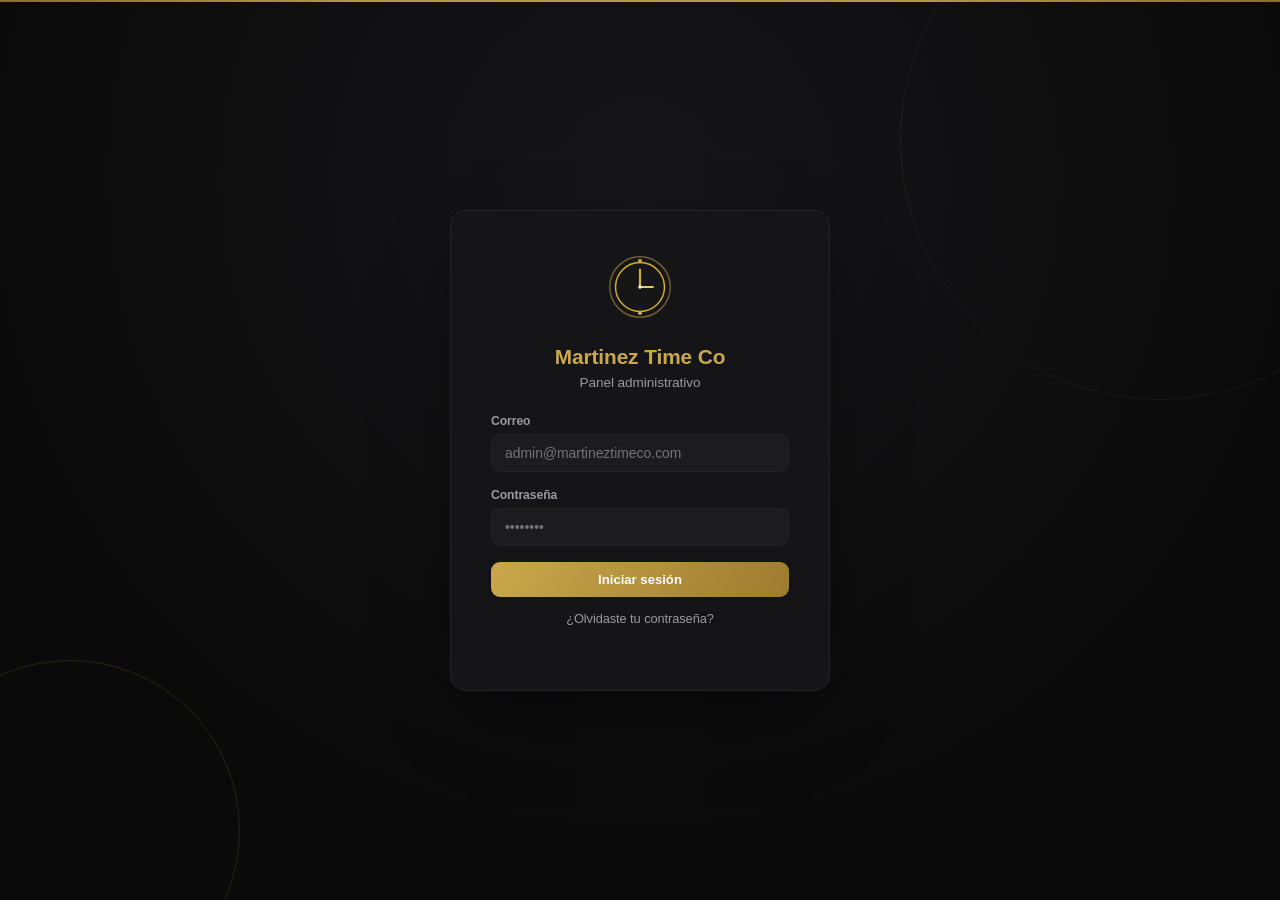
==== commit 0d8a0292: "Add files via upload" ====
--- a/admin/index.html
+++ b/admin/index.html
@@ -4,15 +4,14 @@
 <meta charset="UTF-8"/>
 <meta name="viewport" content="width=device-width,initial-scale=1"/>
 <meta name="robots" content="noindex, nofollow"/>
-<title>Panel Admin — Bogotá Bling</title>
+<title>Panel Admin — Martinez Time Co</title>
 <script src="https://cdn.jsdelivr.net/npm/@supabase/supabase-js@2/dist/umd/supabase.js"></script>
 <script src="https://cdn.jsdelivr.net/npm/pdfjs-dist@3.11.174/build/pdf.min.js"></script>
-<script src="https://cdn.jsdelivr.net/npm/tesseract.js@5/dist/tesseract.min.js"></script>
 <style>
 *,*::before,*::after{box-sizing:border-box;margin:0;padding:0}
 body{background:#0a0a0b;color:#eee;font-family:-apple-system,BlinkMacSystemFont,'Segoe UI',Helvetica,Arial,sans-serif;-webkit-font-smoothing:antialiased;font-size:14px;letter-spacing:-.005em}
 :root{
-  --r:#C8102E;--rd:#9B0C23;--rl:#E8304A;
+  --r:#C9A84C;--rd:#9E7B2F;--rl:#E2C97E;
   --g:#C9A84C;--gl:#E2C97E;
   --bg:#0a0a0b;--sidebar:#111113;--panel:#151517;--panel2:#1c1c1f;
   --line:#242427;--line2:#333338;
@@ -35,7 +34,7 @@
   background:radial-gradient(circle at 50% 20%,#161618,#0a0a0b 70%)}
 #loginScreen::before,#loginScreen::after{content:'';position:absolute;border-radius:50%;border:1px solid rgba(201,168,76,.08);pointer-events:none}
 #loginScreen::before{width:520px;height:520px;top:-120px;right:-140px}
-#loginScreen::after{width:340px;height:340px;bottom:-100px;left:-100px;border-color:rgba(200,16,46,.08)}
+#loginScreen::after{width:340px;height:340px;bottom:-100px;left:-100px;border-color:rgba(201,168,76,.15)}
 .watch-badge{width:72px;height:72px;margin:0 auto 22px;position:relative;animation:watchIn .7s cubic-bezier(.16,1,.3,1) both}
 .watch-badge svg{width:100%;height:100%;display:block}
 .watch-hand{transform-origin:50% 50%;animation:tickHour 12s linear infinite}
@@ -53,25 +52,25 @@
 .field label{display:block;font-size:.76rem;color:var(--tx2);margin-bottom:6px;font-weight:600}
 .field input,.field select,.field textarea{width:100%;padding:10px 13px;background:var(--panel2);border:1.5px solid var(--line);border-radius:9px;color:#fff;font-size:.87rem;transition:border-color var(--t),box-shadow var(--t);font-family:inherit}
 .field textarea{resize:vertical;min-height:80px}
-.field input:focus,.field select:focus,.field textarea:focus{outline:none;border-color:var(--r);box-shadow:0 0 0 4px rgba(200,16,46,.15)}
+.field input:focus,.field select:focus,.field textarea:focus{outline:none;border-color:var(--r);box-shadow:0 0 0 4px rgba(201,168,76,.18)}
 .btn{display:inline-flex;align-items:center;justify-content:center;gap:7px;padding:10px 16px;border-radius:9px;font-size:.82rem;font-weight:700;cursor:pointer;border:none;transition:all var(--t);white-space:nowrap;font-family:inherit}
-.btn-primary{background:linear-gradient(120deg,var(--r),var(--rd));color:#fff;position:relative;overflow:hidden;box-shadow:0 2px 10px -2px rgba(200,16,46,.4)}
+.btn-primary{background:linear-gradient(120deg,var(--r),var(--rd));color:#fff;position:relative;overflow:hidden;box-shadow:0 2px 10px -2px rgba(11,11,11,.4)}
 .btn-primary::before{content:'';position:absolute;inset:0;background:linear-gradient(120deg,transparent 30%,rgba(255,255,255,.3) 48%,transparent 66%);transform:translateX(-120%);transition:transform .6s cubic-bezier(.4,0,.2,1)}
 .btn-primary:hover::before{transform:translateX(120%)}
-.btn-primary:hover{box-shadow:0 8px 22px -4px rgba(200,16,46,.5);transform:translateY(-1px)}
+.btn-primary:hover{box-shadow:0 8px 22px -4px rgba(11,11,11,.5);transform:translateY(-1px)}
 .btn-primary:active{transform:scale(.97) translateY(0)}
 .btn-full{width:100%}
 .btn-sm{padding:7px 12px;font-size:.76rem}
 .btn-xs{padding:5px 9px;font-size:.72rem;border-radius:7px}
 .btn-outline{background:var(--panel2);border:1.5px solid var(--line2);color:var(--tx2)}
-.btn-outline:hover{border-color:var(--r);color:#fff;background:rgba(200,16,46,.08)}
+.btn-outline:hover{border-color:var(--r);color:#fff;background:rgba(201,168,76,.1)}
 .btn-gold{background:var(--panel2);border:1.5px solid rgba(201,168,76,.5);color:var(--gl)}
 .btn-gold:hover{background:var(--g);color:#1a1500;border-color:var(--g);box-shadow:0 6px 18px -4px rgba(201,168,76,.4)}
 .btn-ghost{background:none;border:none;color:var(--tx2)}
 .btn-ghost:hover{color:#fff}
 .btn-icon{padding:8px 10px}
 .btn-danger-ghost{background:none;border:1.5px solid transparent;color:var(--tx3)}
-.btn-danger-ghost:hover{color:var(--rl);border-color:rgba(200,16,46,.4);background:rgba(200,16,46,.06)}
+.btn-danger-ghost:hover{color:#ef4444;border-color:rgba(239,68,68,.4);background:rgba(239,68,68,.08)}
 .error-msg{color:var(--rl);font-size:.8rem;margin-top:10px;display:none}
 
 /* ══════ APP SHELL: TOPBAR SIMPLE ══════ */
@@ -79,14 +78,14 @@
 .topbar{position:sticky;top:2px;z-index:100;background:rgba(10,10,11,.85);backdrop-filter:blur(16px) saturate(160%);-webkit-backdrop-filter:blur(16px) saturate(160%);border-bottom:1px solid var(--line);padding:14px 24px}
 .topbar-inner{display:flex;align-items:center;justify-content:space-between;gap:14px;flex-wrap:wrap;max-width:1320px;margin:0 auto}
 .brand{display:flex;align-items:center;gap:10px;font-weight:800;font-size:1rem;white-space:nowrap;letter-spacing:-.01em}
-.brand .mark{width:30px;height:30px;border-radius:9px;background:linear-gradient(135deg,var(--r),var(--rd));display:flex;align-items:center;justify-content:center;font-size:.9rem;flex-shrink:0;box-shadow:0 3px 10px -2px rgba(200,16,46,.5)}
+.brand .mark{width:30px;height:30px;border-radius:9px;background:linear-gradient(135deg,var(--r),var(--rd));display:flex;align-items:center;justify-content:center;font-size:.9rem;flex-shrink:0;box-shadow:0 3px 10px -2px rgba(11,11,11,.5)}
 .brand small{display:block;font-weight:700;font-size:.6rem;color:var(--gl);letter-spacing:.08em}
 .topbar-actions{display:flex;gap:8px;align-items:center;flex-wrap:wrap}
 
 .subnav{position:sticky;top:63px;z-index:99;border-bottom:1px solid var(--line);background:rgba(10,10,11,.96);backdrop-filter:blur(10px)}
 .subnav-inner{display:flex;gap:6px;overflow-x:auto;padding:10px 24px;max-width:1320px;margin:0 auto;scrollbar-width:none}
 .tab-btn{flex-shrink:0;padding:7px 14px;border-radius:20px;border:1.5px solid var(--line);background:var(--panel);color:var(--tx2);font-size:.78rem;font-weight:600;cursor:pointer;transition:all var(--t);display:flex;align-items:center;gap:6px;font-family:inherit}
-.tab-btn.active{background:var(--r);border-color:var(--r);color:#fff;box-shadow:0 4px 14px -3px rgba(200,16,46,.5)}
+.tab-btn.active{background:var(--r);border-color:var(--r);color:#fff;box-shadow:0 4px 14px -3px rgba(11,11,11,.5)}
 .tab-btn:hover:not(.active){border-color:var(--line2);color:#fff;background:var(--panel2)}
 .tab-btn .cnt{font-size:.66rem;font-weight:700;opacity:.8;background:rgba(255,255,255,.12);padding:1px 6px;border-radius:20px}
 .tab-btn.active .cnt{background:rgba(255,255,255,.25)}
@@ -110,7 +109,7 @@
 .am-danger{color:var(--rl)}
 .admin-menu-overlay{display:none;position:fixed;inset:0;z-index:90}
 .admin-menu-overlay.show{display:block}
-.active-filter-chip{display:inline-flex;align-items:center;gap:6px;background:rgba(200,16,46,.12);color:var(--rl);border:1px solid rgba(200,16,46,.35);padding:5px 12px;border-radius:20px;font-size:.76rem;font-weight:700}
+.active-filter-chip{display:inline-flex;align-items:center;gap:6px;background:rgba(201,168,76,.12);color:var(--rl);border:1px solid rgba(201,168,76,.35);padding:5px 12px;border-radius:20px;font-size:.76rem;font-weight:700}
 .active-filter-chip button{background:none;border:none;color:inherit;cursor:pointer;font-size:.9rem;line-height:1;padding:0}
 
 .content{padding:26px 24px 100px;max-width:1320px;margin:0 auto}
@@ -136,7 +135,7 @@
 .toolbar{display:flex;align-items:center;justify-content:space-between;margin-bottom:20px;flex-wrap:wrap;gap:12px}
 .toolbar .sub{color:var(--tx2);font-size:.82rem}
 .search-input{background:var(--panel);border:1.5px solid var(--line);border-radius:9px;padding:9px 14px;color:#fff;font-size:.83rem;width:240px;font-family:inherit;transition:border-color var(--t),box-shadow var(--t)}
-.search-input:focus{outline:none;border-color:var(--r);box-shadow:0 0 0 4px rgba(200,16,46,.12)}
+.search-input:focus{outline:none;border-color:var(--r);box-shadow:0 0 0 4px rgba(201,168,76,.15)}
 
 .grid{display:grid;grid-template-columns:repeat(auto-fill,minmax(240px,1fr));gap:18px}
 .card{background:var(--panel);border:1px solid var(--line);border-radius:var(--radius);overflow:hidden;transition:border-color var(--t),transform var(--t),box-shadow var(--t);box-shadow:var(--shadow-sm)}
@@ -152,7 +151,7 @@
 .card .desc{font-size:.76rem;color:var(--tx2);line-height:1.45;margin-bottom:11px;display:-webkit-box;-webkit-line-clamp:2;-webkit-box-orient:vertical;overflow:hidden}
 .badges{display:flex;gap:5px;flex-wrap:wrap;margin-bottom:11px}
 .badge{font-size:.62rem;padding:3px 9px;border-radius:20px;background:var(--panel2);color:var(--tx2);border:1px solid var(--line2);font-weight:700;letter-spacing:.01em}
-.badge.hot{color:var(--rl);border-color:rgba(200,16,46,.4);background:rgba(200,16,46,.08)}
+.badge.hot{color:var(--rl);border-color:rgba(201,168,76,.4);background:rgba(201,168,76,.1)}
 .badge.gold{color:var(--gl);border-color:rgba(201,168,76,.4);background:rgba(201,168,76,.08)}
 .card-actions{display:flex;gap:7px}
 .card-actions .btn{flex:1}
@@ -226,7 +225,7 @@
 .modal-actions{display:flex;gap:10px;margin-top:20px}
 .modal-actions .btn{flex:1}
 .file-drop{border:1.5px dashed var(--line2);border-radius:9px;padding:24px 20px;text-align:center;font-size:.8rem;color:var(--tx2);cursor:pointer;transition:all var(--t)}
-.file-drop:hover{border-color:var(--r);background:rgba(200,16,46,.04);color:#fff}
+.file-drop:hover{border-color:var(--r);background:rgba(201,168,76,.06);color:#fff}
 .thumbs{display:flex;gap:8px;margin-top:10px;flex-wrap:wrap}
 .thumbs img{width:58px;height:58px;object-fit:cover;border-radius:7px;border:1px solid var(--line)}
 .empty{color:var(--tx3);font-size:.85rem;padding:70px 20px;text-align:center;grid-column:1/-1}
@@ -252,8 +251,8 @@
 .card .select-box{position:absolute;top:10px;left:10px;z-index:2;width:22px;height:22px;display:none;accent-color:var(--r);cursor:pointer}
 .grid.select-mode .select-box{display:block}
 .grid.select-mode .card{cursor:pointer}
-.card.selected{border-color:var(--r);box-shadow:0 0 0 2px rgba(200,16,46,.3)}
-.bulk-select-bar{display:none;align-items:center;gap:10px;background:rgba(200,16,46,.1);border:1px solid rgba(200,16,46,.35);border-radius:9px;padding:10px 14px;margin-bottom:14px}
+.card.selected{border-color:var(--r);box-shadow:0 0 0 2px rgba(201,168,76,.35)}
+.bulk-select-bar{display:none;align-items:center;gap:10px;background:rgba(201,168,76,.1);border:1px solid rgba(201,168,76,.35);border-radius:9px;padding:10px 14px;margin-bottom:14px}
 .bulk-select-bar.show{display:flex}
 .bulk-select-bar .sub{color:var(--tx2);font-size:.82rem;flex:1}
 
@@ -280,19 +279,19 @@
     <div class="watch-badge">
       <svg viewBox="0 0 100 100">
         <circle cx="50" cy="50" r="42" fill="none" stroke="#C9A84C" stroke-width="2" opacity=".5"/>
-        <circle cx="50" cy="50" r="34" fill="#161616" stroke="#C8102E" stroke-width="2"/>
-        <line x1="50" y1="50" x2="50" y2="26" stroke="#E8304A" stroke-width="3" stroke-linecap="round" class="watch-hand"/>
+        <circle cx="50" cy="50" r="34" fill="#161616" stroke="#D4AF37" stroke-width="2"/>
+        <line x1="50" y1="50" x2="50" y2="26" stroke="#D4AF37" stroke-width="3" stroke-linecap="round" class="watch-hand"/>
         <line x1="50" y1="50" x2="68" y2="50" stroke="#E2C97E" stroke-width="2.5" stroke-linecap="round" class="watch-hand-min"/>
         <circle cx="50" cy="50" r="2.5" fill="#fff"/>
         <circle cx="50" cy="14" r="3" fill="#C9A84C"/>
         <circle cx="50" cy="86" r="3" fill="#C9A84C"/>
       </svg>
     </div>
-    <h1>Bogotá Bling</h1>
+    <h1>Martinez Time Co</h1>
     <p>Panel administrativo</p>
     <div class="field">
       <label>Correo</label>
-      <input type="email" id="loginEmail" placeholder="admin@bogotabling.com"/>
+      <input type="email" id="loginEmail" placeholder="admin@martineztimeco.com"/>
     </div>
     <div class="field">
       <label>Contraseña</label>
@@ -310,7 +309,7 @@
     <p>Te enviamos un link a tu correo para poner una contraseña nueva.</p>
     <div class="field">
       <label>Correo de tu cuenta</label>
-      <input type="email" id="recoverEmail" placeholder="admin@bogotabling.com"/>
+      <input type="email" id="recoverEmail" placeholder="admin@martineztimeco.com"/>
     </div>
     <button class="btn btn-primary btn-full" id="recoverBtn" onclick="sendPasswordRecovery()">Enviar link de recuperación</button>
     <p class="error-msg" id="recoverError"></p>
@@ -340,7 +339,7 @@
 <div id="app">
   <div class="topbar">
     <div class="topbar-inner">
-      <div class="brand"><div class="mark">⌚</div>Bogotá Bling<small style="margin-left:4px">ADMIN</small></div>
+      <div class="brand"><div class="mark">⌚</div>Martinez Time Co<small style="margin-left:4px">ADMIN</small></div>
       <div class="topbar-actions">
         <button class="btn btn-primary btn-sm" onclick="openProductModal()">+ Nuevo producto</button>
         <button class="btn btn-outline btn-sm" id="adminMenuBtn" onclick="toggleAdminMenu()">☰ Menú</button>
@@ -363,6 +362,7 @@
           <button class="am-link" onclick="goToView('categories');toggleAdminMenu(false)">🗂 Categorías <span class="cnt" id="cntCategories"></span></button>
           <button class="am-link" onclick="openBulkModal();toggleAdminMenu(false)">📦 Subida masiva</button>
           <button class="am-link" onclick="openPromoBarModal();toggleAdminMenu(false)">🔥 Promoción</button>
+          <button class="am-link" onclick="openShippingModal();toggleAdminMenu(false)">🚚 Envíos</button>
         </div>
         <div class="am-section">
           <label class="am-label">Gestión</label>
@@ -420,7 +420,7 @@
   <footer style="text-align:center;padding:24px 20px;color:var(--tx3);font-size:.76rem;border-top:1px solid var(--line)">
     Panel conectado directamente a Supabase · los cambios se reflejan en el sitio sin recompilar<br/>
     Diseñado por
-    <a href="https://wa.me/573225634059?text=Hola,%20vi%20el%20panel%20admin%20de%20Bogot%C3%A1%20Bling%20y%20quisiera%20cotizar%20un%20proyecto%20con%20JB%20TECH%20PRO" target="_blank" style="color:var(--gl);font-weight:700">JB TECH PRO</a>
+    <a href="https://wa.me/573023528086?text=Hola%2C%20mi%20nombre%20es%20%5Bescribe%20tu%20nombre%20aqu%C3%AD%5D.%20Conoc%C3%AD%20JB%20Tech%20Pro%20a%20trav%C3%A9s%20del%20sitio%20web%20de%20Martinez%20Time%20Co%20y%20me%20gustar%C3%ADa%20conocer%20sus%20servicios%20de%20desarrollo%20web%20para%20solicitar%20una%20cotizaci%C3%B3n%20para%20mi%20negocio.%20%C2%BFPodr%C3%ADamos%20coordinar%20un%20espacio%20para%20conversar%3F" target="_blank" style="color:var(--gl);font-weight:700">JB TECH PRO</a>
   </footer>
 
 </div>
@@ -475,7 +475,9 @@
     </div>
     <div class="field">
       <label>Categoría padre (opcional — déjalo vacío si es principal)</label>
-      <select id="categoryParent"><option value="">— Categoría principal —</option></select>
+      <input id="categoryParentInput" type="text" list="categoryParentList" placeholder="Buscar una categoría o escribe el nombre de una nueva…" autocomplete="off" oninput="onCategoryParentInput()"/>
+      <datalist id="categoryParentList"></datalist>
+      <p class="bulk-help" id="categoryParentHint" style="margin-top:6px;display:none"></p>
     </div>
     <div class="modal-actions">
       <button class="btn btn-primary" onclick="saveCategory()">Guardar</button>
@@ -563,6 +565,26 @@
     <div class="modal-actions">
       <button class="btn btn-primary" onclick="savePromoBar()">Guardar</button>
       <button class="btn btn-outline" onclick="closeModal('promoBarModalBg')">Cancelar</button>
+    </div>
+  </div>
+</div>
+
+<div class="modal-bg" id="shippingModalBg">
+  <div class="modal modal-wide">
+    <button class="modal-close" onclick="closeModal('shippingModalBg')">✕</button>
+    <h3>🚚 Envíos</h3>
+    <p class="modal-sub">Estas zonas, tiempos y costos son los que ve el cliente al tocar "Envíos" en el sitio público.</p>
+
+    <div id="shippingZonesList" style="margin:14px 0"></div>
+
+    <div class="field-row">
+      <div class="field"><label>Zona</label><input id="szZone" type="text" placeholder="Ej: Medellín"/></div>
+      <div class="field"><label>Tiempo estimado</label><input id="szEta" type="text" placeholder="Ej: 2-3 días hábiles"/></div>
+    </div>
+    <div class="field"><label>Costo</label><input id="szCost" type="text" placeholder="Ej: $15.000, Gratis, o Consultar" oninput="formatCostInput(this)"/></div>
+    <div class="modal-actions">
+      <button class="btn btn-primary" id="shippingSaveBtn" onclick="saveShippingZone()">+ Agregar zona</button>
+      <button class="btn btn-outline" onclick="resetShippingForm()">Cancelar edición</button>
     </div>
   </div>
 </div>
@@ -624,7 +646,6 @@
       <div class="toolbar" style="margin-bottom:10px">
         <div class="sub"><b id="bulkReviewCount">0</b> producto(s) listos para revisar — edita lo que haga falta antes de importar</div>
         <div style="display:flex;gap:8px">
-          <button class="btn btn-gold btn-xs" id="bulkAiBtn" onclick="detectAllWithAI()">🔍 Detectar categoría (gratis)</button>
           <button class="btn btn-outline btn-xs" onclick="clearBulkDrafts()">Vaciar lista</button>
         </div>
       </div>
@@ -826,7 +847,7 @@
         <div class="info"><div class="name">${sub.name}</div><div class="slug">${sub.slug}</div></div>
         <div class="acts">
           <button class="btn btn-ghost btn-xs" onclick='editCategory(${JSON.stringify(sub).replace(/'/g,"&apos;")})'>Editar</button>
-          <button class="btn btn-danger-ghost btn-xs" onclick="deleteCategory('${sub.id}')">Eliminar</button>
+          <button class="btn btn-danger-ghost btn-xs" onclick="deleteCategory('${sub.id}', this)" title="Eliminar categoría" aria-label="Eliminar categoría">✕</button>
         </div>
       </div>`).join('')
       : '<p class="tree-empty-hint">Sin subcategorías — <a href="#" onclick="openCategoryModal(\''+root.id+'\');return false" style="color:var(--gl)">agregar una</a></p>';
@@ -838,7 +859,7 @@
         <div class="acts" style="display:flex;gap:4px">
           <button class="btn btn-outline btn-xs" onclick="openCategoryModal('${root.id}')">+ Subcategoría</button>
           <button class="btn btn-ghost btn-xs" onclick='editCategory(${JSON.stringify(root).replace(/'/g,"&apos;")})'>Editar</button>
-          <button class="btn btn-danger-ghost btn-xs" onclick="deleteCategory('${root.id}')">Eliminar</button>
+          <button class="btn btn-danger-ghost btn-xs" onclick="deleteCategory('${root.id}', this)" title="Eliminar categoría" aria-label="Eliminar categoría">✕</button>
         </div>
       </div>
       <div class="tree-children">${kidsHtml}</div>
@@ -851,9 +872,8 @@
   const roots = all.filter(c => !c.parent_id);
   const childrenOf = pid => all.filter(c => c.parent_id === pid);
 
-  const parentSel = document.getElementById('categoryParent');
-  parentSel.innerHTML = '<option value="">— Categoría principal —</option>' +
-    roots.map(c=>`<option value="${c.id}">${c.icon || ''} ${c.name}</option>`).join('');
+  const parentList = document.getElementById('categoryParentList');
+  parentList.innerHTML = roots.map(c=>`<option value="${(c.name||'').replace(/"/g,'&quot;')}"></option>`).join('');
 
   const optionsHtml = buildCategoryOptionsHtml();
   document.getElementById('productCategory').innerHTML = optionsHtml;
@@ -879,12 +899,29 @@
   return html;
 }
 
+function onCategoryParentInput(){
+  const val = document.getElementById('categoryParentInput').value.trim();
+  const hint = document.getElementById('categoryParentHint');
+  if (!val) { hint.style.display = 'none'; return; }
+  const match = categoriesCache.find(c => !c.parent_id && c.name.toLowerCase() === val.toLowerCase());
+  hint.style.display = 'block';
+  if (match) {
+    hint.textContent = '✔ Categoría existente';
+    hint.style.color = 'var(--k3)';
+  } else {
+    hint.textContent = `+ Se creará "${val}" como categoría nueva al guardar`;
+    hint.style.color = 'var(--gl)';
+  }
+}
+
 function openCategoryModal(preselectParentId){
   document.getElementById('categoryModalTitle').textContent = 'Nueva categoría';
   document.getElementById('categoryId').value = '';
   document.getElementById('categoryIcon').value = '';
   document.getElementById('categoryName').value = '';
-  document.getElementById('categoryParent').value = typeof preselectParentId === 'string' ? preselectParentId : '';
+  const preselectCat = typeof preselectParentId === 'string' ? categoriesCache.find(c=>c.id===preselectParentId) : null;
+  document.getElementById('categoryParentInput').value = preselectCat ? preselectCat.name : '';
+  document.getElementById('categoryParentHint').style.display = 'none';
   openModal('categoryModalBg');
 }
 
@@ -893,7 +930,9 @@
   document.getElementById('categoryId').value = cat.id;
   document.getElementById('categoryIcon').value = cat.icon || '';
   document.getElementById('categoryName').value = cat.name;
-  document.getElementById('categoryParent').value = cat.parent_id || '';
+  const parentCat = cat.parent_id ? categoriesCache.find(c=>c.id===cat.parent_id) : null;
+  document.getElementById('categoryParentInput').value = parentCat ? parentCat.name : '';
+  document.getElementById('categoryParentHint').style.display = 'none';
   openModal('categoryModalBg');
 }
 
@@ -918,7 +957,27 @@
   const name = document.getElementById('categoryName').value.trim();
   if (!name) return;
   const icon = document.getElementById('categoryIcon').value.trim();
-  const parentId = document.getElementById('categoryParent').value || null;
+  const parentInput = document.getElementById('categoryParentInput').value.trim();
+
+  let parentId = null;
+  if (parentInput) {
+    if (parentInput.toLowerCase() === name.toLowerCase()) {
+      alert('Una categoría no puede ser su propia categoría padre. Elegí otro nombre.');
+      return;
+    }
+    const existing = categoriesCache.find(c => !c.parent_id && c.name.toLowerCase() === parentInput.toLowerCase());
+    if (existing) {
+      parentId = existing.id;
+    } else {
+      // No existe todavía — se crea como categoría principal nueva antes de continuar
+      const parentSlug = slugify(parentInput) + '-' + Date.now().toString(36).slice(-4);
+      const { data: newParent, error: newParentErr } = await sb.from('categories')
+        .insert({ name: parentInput, slug: parentSlug, icon: '', parent_id: null }).select().single();
+      if (newParentErr) { alert('No se pudo crear la categoría padre: ' + newParentErr.message); return; }
+      parentId = newParent.id;
+      categoriesCache.push(newParent);
+    }
+  }
 
   if (id) {
     const { error } = await sb.from('categories').update({ name, icon, parent_id: parentId }).eq('id', id);
@@ -932,12 +991,50 @@
   loadCategories();
 }
 
-async function deleteCategory(id){
-  const hasChildren = categoriesCache.some(c=>c.parent_id===id);
-  if (hasChildren){ alert('Esta categoría tiene subcategorías. Elimina o mueve las subcategorías primero.'); return; }
-  if (!confirm('¿Eliminar esta categoría?')) return;
-  await sb.from('categories').delete().eq('id', id);
-  loadCategories();
+async function deleteCategory(id, btn){
+  const cat = categoriesCache.find(c => c.id === id);
+  const label = cat ? cat.name : 'esta categoría';
+  if (btn) btn.disabled = true;
+
+  try {
+    // Se revisa en vivo contra Supabase (no contra la caché local en memoria), para blindar
+    // el borrado por si hay cambios recientes que la caché todavía no reflejó.
+    const { count: childCount, error: childErr } = await sb.from('categories')
+      .select('id', { count: 'exact', head: true })
+      .eq('parent_id', id);
+    if (childErr) { alert('No se pudo verificar si la categoría tiene subcategorías: ' + childErr.message); return; }
+    if (childCount && childCount > 0) {
+      alert(`"${label}" tiene ${childCount} subcategoría${childCount===1?'':'s'}. Elimina o mueve las subcategorías primero.`);
+      return;
+    }
+
+    const { count: prodCount, error: prodErr } = await sb.from('products')
+      .select('id', { count: 'exact', head: true })
+      .eq('category_id', id);
+    if (prodErr) { alert('No se pudo verificar si la categoría tiene productos: ' + prodErr.message); return; }
+    if (prodCount && prodCount > 0) {
+      alert(`"${label}" tiene ${prodCount} producto${prodCount===1?'':'s'} asignado${prodCount===1?'':'s'}. Mueve o reasigna esos productos a otra categoría antes de eliminarla.`);
+      return;
+    }
+
+    if (!confirm(`¿Eliminar la categoría "${label}"? Esta acción no se puede deshacer.`)) return;
+
+    // Se pide el count de filas afectadas: si Supabase no devuelve error pero tampoco borró
+    // ninguna fila (por ejemplo porque una política de seguridad lo bloqueó en silencio),
+    // nos enteramos igual en vez de decir "eliminado" sin haber pasado nada.
+    const { error, count } = await sb.from('categories').delete({ count: 'exact' }).eq('id', id);
+    if (error) { alert('Error al eliminar la categoría: ' + error.message); return; }
+    if (!count) {
+      alert('La categoría no se pudo eliminar (0 filas afectadas). Puede que ya no exista o que no tengas permiso — recargá la página e intentá de nuevo.');
+      return;
+    }
+
+    await loadCategories();
+  } catch (e) {
+    alert('Ocurrió un error inesperado al eliminar la categoría: ' + (e && e.message ? e.message : e));
+  } finally {
+    if (btn) btn.disabled = false;
+  }
 }
 
 async function moveCategory(id, dir){
@@ -1335,21 +1432,23 @@
 }
 
 async function uploadPendingImages(productId){
-  // Comprime y sube todas las imágenes EN PARALELO (antes iban una por una, sin comprimir)
+  // Comprime y sube todas las imágenes EN PARALELO
+  let failed = 0;
   await Promise.all(pendingImages.map(async (file) => {
     let blob = file;
     try {
-      const dataUrl = await fileToDataUrl(file);
-      blob = await compressImage(dataUrl);
+      blob = await compressFile(file);
     } catch (e) {
       console.error('No se pudo comprimir, se sube el archivo original:', e);
     }
     const path = `${productId}/${Date.now()}-${Math.random().toString(36).slice(2,7)}.jpg`;
     const { error: upErr } = await sb.storage.from('product-images').upload(path, blob);
-    if (upErr) { console.error(upErr); return; }
+    if (upErr) { console.error(upErr); failed++; return; }
     const { data: pub } = sb.storage.from('product-images').getPublicUrl(path);
-    await sb.from('product_images').insert({ product_id: productId, image_url: pub.publicUrl });
+    const { error: insErr } = await sb.from('product_images').insert({ product_id: productId, image_url: pub.publicUrl });
+    if (insErr) { console.error(insErr); failed++; }
   }));
+  return failed;
 }
 
 async function saveProduct(){
@@ -1394,11 +1493,13 @@
     productId = data.id;
   }
 
-  if (pendingImages.length > 0) await uploadPendingImages(productId);
+  let imgFailCount = 0;
+  if (pendingImages.length > 0) imgFailCount = await uploadPendingImages(productId);
 
   btn.disabled = false;
   btn.textContent = 'Guardar';
   closeModal('productModalBg');
+  if (imgFailCount > 0) alert(`El producto se guardó, pero ${imgFailCount} imagen${imgFailCount===1?'':'es'} no se pudo${imgFailCount===1?'':'ieron'} subir. Volvé a editar el producto para intentar de nuevo.`);
   loadProducts();
 }
 
@@ -1458,24 +1559,24 @@
   const fallbackCat = categoriesCache.find(c => c.id === fallbackCatId);
   const price = parsePriceInput(document.getElementById('bulkImgPrice').value);
 
+  // URL.createObjectURL es instantáneo (no lee ni codifica el archivo, solo crea una
+  // referencia), a diferencia de FileReader.readAsDataURL que copiaba cada foto completa
+  // a base64 solo para mostrar una miniatura chica. Con muchas fotos esto se nota mucho.
   files.forEach(file=>{
     const detected = detectCategoryFromText(file.name);
     const cat = detected || fallbackCat;
-    const reader = new FileReader();
-    reader.onload = e => {
-      bulkDrafts.push({
-        name: guessNameFromFilename(file.name) || 'Producto',
-        categoryId: cat ? cat.id : '',
-        detected: !!detected,
-        price: price || '',
-        stock: 3,
-        thumb: e.target.result,
-        image: file,
-      });
-      renderBulkReview();
-    };
-    reader.readAsDataURL(file);
+    bulkDrafts.push({
+      name: guessNameFromFilename(file.name) || 'Producto',
+      categoryId: cat ? cat.id : '',
+      detected: !!detected,
+      price: price || '',
+      stock: 3,
+      thumb: URL.createObjectURL(file),
+      thumbIsObjectUrl: true,
+      image: file,
+    });
   });
+  renderBulkReview();
   event.target.value = '';
 }
 
@@ -1509,7 +1610,7 @@
         detected: !!detected,
         price: price || '',
         stock: 3,
-        thumb: page.image,
+        thumb: page.thumb,
         image: page.image,
       });
     });
@@ -1548,11 +1649,14 @@
 }
 
 function removeBulkDraft(i){
+  const d = bulkDrafts[i];
+  if (d && d.thumbIsObjectUrl) URL.revokeObjectURL(d.thumb);
   bulkDrafts.splice(i, 1);
   renderBulkReview();
 }
 
 function clearBulkDrafts(){
+  bulkDrafts.forEach(d => { if (d.thumbIsObjectUrl) URL.revokeObjectURL(d.thumb); });
   bulkDrafts = [];
   renderBulkReview();
 }
@@ -1564,52 +1668,6 @@
 }
 function closeLightbox(){
   document.getElementById('lightboxBg').classList.remove('open');
-}
-
-// ───────────── DETECCIÓN CON IA (Claude, vía función serverless) ─────────────
-// Lee el texto que aparezca DENTRO de la foto (etiquetas, cajas, marcas) usando
-// OCR gratuito que corre en tu propio navegador (Tesseract.js) — sin API, sin costo,
-// sin tarjeta. Combina ese texto con el nombre del archivo para detectar la categoría.
-async function detectAllWithAI(){
-  if (!bulkDrafts.length) return;
-  if (!window.Tesseract) { alert('La librería de reconocimiento de texto no cargó. Verifica tu conexión y recarga la página.'); return; }
-
-  const btn = document.getElementById('bulkAiBtn');
-  btn.disabled = true;
-
-  for (let i = 0; i < bulkDrafts.length; i++) {
-    btn.textContent = `🔍 Leyendo foto ${i + 1}/${bulkDrafts.length}…`;
-    try {
-      const { data: { text } } = await Tesseract.recognize(bulkDrafts[i].thumb, 'spa+eng');
-      const cat = detectCategoryFromText(text);
-      if (cat) {
-        bulkDrafts[i].categoryId = cat.id;
-        bulkDrafts[i].detected = true;
-      }
-    } catch (e) {
-      console.error('OCR falló para item', i, e);
-    }
-    renderBulkReview();
-  }
-
-  btn.disabled = false;
-  btn.textContent = '🔍 Detectar categoría (gratis)';
-  bulkLog2(`Listo — revisa las categorías detectadas antes de importar. El texto leído en la foto no siempre alcanza para adivinar sola, así que corrige lo que haga falta.`);
-}
-
-function bulkLog2(msg){
-  const info = document.getElementById('bulkPdfInfo');
-  // Usamos un pequeño aviso reutilizando el estilo de ayuda, mostrado arriba de la lista
-  const el = document.getElementById('bulkReviewCount').closest('.toolbar');
-  let note = document.getElementById('bulkOcrNote');
-  if (!note) {
-    note = document.createElement('div');
-    note.id = 'bulkOcrNote';
-    note.className = 'bulk-help';
-    note.style.marginTop = '8px';
-    el.after(note);
-  }
-  note.textContent = msg;
 }
 
 // Sinónimos para reconocer la categoría en texto (nombre de archivo o página de PDF).
@@ -1660,7 +1718,18 @@
     canvas.width = viewport.width;
     canvas.height = viewport.height;
     await page.render({ canvasContext: canvas.getContext('2d'), viewport }).promise;
-    const image = canvas.toDataURL('image/jpeg', 0.9);
+
+    // Imagen para subir: Blob directo del canvas (sin pasar por base64 — más rápido y liviano)
+    const image = await new Promise(resolve => canvas.toBlob(b => resolve(b), 'image/jpeg', 0.9));
+
+    // Miniatura liviana solo para la vista previa de la lista (no hace falta full-res para eso).
+    // Se dibuja a partir del canvas ya renderizado, así no se vuelve a procesar la página del PDF.
+    const thumbW = 320;
+    const thumbH = Math.round(canvas.height * (thumbW / canvas.width));
+    const thumbCanvas = document.createElement('canvas');
+    thumbCanvas.width = thumbW; thumbCanvas.height = thumbH;
+    thumbCanvas.getContext('2d').drawImage(canvas, 0, 0, thumbW, thumbH);
+    const thumb = thumbCanvas.toDataURL('image/jpeg', 0.6);
 
     let text = '';
     try {
@@ -1668,18 +1737,9 @@
       text = content.items.map(it => it.str).join(' ');
     } catch (e) { /* página sin texto extraíble, seguimos sin detectar */ }
 
-    pages.push({ image, text });
+    pages.push({ image, thumb, text });
   }
   return pages;
-}
-
-function base64ToBlob(dataUrl){
-  const [header, b64] = dataUrl.split(',');
-  const mime = header.match(/data:(.*?);base64/)[1];
-  const bin = atob(b64);
-  const arr = new Uint8Array(bin.length);
-  for (let i = 0; i < bin.length; i++) arr[i] = bin.charCodeAt(i);
-  return new Blob([arr], { type: mime });
 }
 
 function compressImage(dataUrl, maxWidth = 1600, quality = 0.87){
@@ -1701,6 +1761,34 @@
   });
 }
 
+// Comprime un File directo, sin pasar por base64 cuando el navegador lo permite.
+// createImageBitmap() decodifica la imagen de forma nativa (mucho más rápido,
+// sobre todo en celulares con fotos grandes). Si no está disponible o falla,
+// cae al método viejo (FileReader → dataURL → new Image()).
+async function compressFile(file, maxWidth = 1600, quality = 0.87){
+  if ('createImageBitmap' in window) {
+    try {
+      const bitmap = await createImageBitmap(file);
+      let w = bitmap.width, h = bitmap.height;
+      if (w > maxWidth) { h = Math.round(h * maxWidth / w); w = maxWidth; }
+      const canvas = document.createElement('canvas');
+      canvas.width = w; canvas.height = h;
+      const ctx = canvas.getContext('2d');
+      ctx.drawImage(bitmap, 0, 0, w, h);
+      bitmap.close();
+      const blob = await new Promise((resolve, reject) => {
+        canvas.toBlob(b => b ? resolve(b) : reject(new Error('No se pudo comprimir la imagen')), 'image/jpeg', quality);
+      });
+      return blob;
+    } catch (e) {
+      console.warn('createImageBitmap falló, se usa el método de respaldo:', e);
+      // sigue abajo al método de respaldo
+    }
+  }
+  const dataUrl = await fileToDataUrl(file);
+  return compressImage(dataUrl, maxWidth, quality);
+}
+
 function bulkLog(msg, cls){
   const log = document.getElementById('bulkLog');
   log.classList.add('show');
@@ -1724,23 +1812,46 @@
   });
 
   await processBulkItems(items);
+  bulkDrafts.forEach(d => { if (d.thumbIsObjectUrl) URL.revokeObjectURL(d.thumb); });
   bulkDrafts = [];
   renderBulkReview();
 }
 
+async function uploadBulkImage(prod, blob){
+  const path = `${prod.id}/${Date.now()}-import.jpg`;
+  const { error: upErr } = await sb.storage.from('product-images').upload(path, blob);
+  if (upErr) return null;
+  const { data: pub } = sb.storage.from('product-images').getPublicUrl(path);
+  return pub.publicUrl;
+}
+
+// Ejecuta `worker` sobre `items` con un máximo de `limit` en simultáneo — más rápido que
+// uno por uno, pero sin mandar todo a la vez (evita saturar Supabase o la conexión del cliente).
+async function runWithConcurrency(items, limit, worker){
+  let idx = 0;
+  async function runner(){
+    while (idx < items.length){
+      const current = idx++;
+      await worker(items[current], current);
+    }
+  }
+  await Promise.all(Array.from({ length: Math.min(limit, items.length) }, runner));
+}
+
 // Procesa una lista de productos {name, description, category_slug, price_current, price_previous,
 // stock, is_featured, is_new, is_offer, is_limited_edition, image}. `image` puede ser un File,
-// un dataURL base64, una URL pública, o venir vacío.
+// un Blob (páginas de PDF ya renderizadas), una URL pública, o venir vacío.
 async function processBulkItems(items){
   const btn = document.getElementById('bulkRunBtn');
   btn.disabled = true;
-  btn.textContent = 'Importando…';
   document.getElementById('bulkLog').innerHTML = '';
 
   const compressEnabled = document.getElementById('bulkCompress').checked;
-  let ok = 0, fail = 0;
-
-  for (const item of items) {
+  let ok = 0, fail = 0, done = 0;
+  const updateBtn = () => { btn.textContent = `Importando… (${done}/${items.length})`; };
+  updateBtn();
+
+  await runWithConcurrency(items, 3, async (item) => {
     try {
       let categoryId = null;
       if (item.category_slug) {
@@ -1773,32 +1884,21 @@
       if (item.image) {
         let publicUrl = null;
 
-        // Normaliza el origen de la imagen a un dataURL base64 cuando aplica
-        let dataUrl = null;
-        if (item.image instanceof File) {
-          dataUrl = await fileToDataUrl(item.image);
-        } else if (typeof item.image === 'string' && item.image.startsWith('data:')) {
-          dataUrl = item.image;
-        }
-
-        if (dataUrl) {
-          const originalBlob = base64ToBlob(dataUrl);
-          let blob = originalBlob;
+        if (item.image instanceof Blob) {
+          // Camino rápido: File (fotos sueltas) o Blob (páginas de PDF ya renderizadas),
+          // comprimido con createImageBitmap cuando se puede — sin pasar por base64.
+          const originalSize = item.image.size;
+          let blob = item.image;
           if (compressEnabled) {
             try {
-              blob = await compressImage(dataUrl);
-              bulkLog(`&nbsp;&nbsp;↳ imagen: ${(originalBlob.size/1024).toFixed(0)}KB → ${(blob.size/1024).toFixed(0)}KB`);
+              blob = await compressFile(item.image);
+              bulkLog(`&nbsp;&nbsp;↳ imagen: ${(originalSize/1024).toFixed(0)}KB → ${(blob.size/1024).toFixed(0)}KB`);
             } catch (e) {
-              blob = originalBlob;
+              blob = item.image;
               bulkLog(`&nbsp;&nbsp;↳ no se pudo comprimir, se sube sin comprimir`, 'err');
             }
           }
-          const path = `${prod.id}/${Date.now()}-import.jpg`;
-          const { error: upErr } = await sb.storage.from('product-images').upload(path, blob);
-          if (!upErr) {
-            const { data: pub } = sb.storage.from('product-images').getPublicUrl(path);
-            publicUrl = pub.publicUrl;
-          }
+          publicUrl = await uploadBulkImage(prod, blob);
         } else if (typeof item.image === 'string') {
           publicUrl = item.image; // URL pública directa
         }
@@ -1811,8 +1911,11 @@
     } catch (e) {
       fail++;
       bulkLog(`✘ ${item.name || '(sin nombre)'}: ${e.message}`, 'err');
+    } finally {
+      done++;
+      updateBtn();
     }
-  }
+  });
 
   bulkLog(`— Listo: ${ok} importados, ${fail} con error —`);
   btn.disabled = false;
@@ -1928,6 +2031,105 @@
   openModal('promoBarModalBg');
 }
 
+// ───────────── ZONAS DE ENVÍO ─────────────
+let shippingZonesCache = [];
+let editingShippingZoneId = null;
+
+async function openShippingModal(){
+  const { data, error } = await sb.from('shipping_zones').select('*')
+    .order('position', { ascending: true }).order('created_at', { ascending: true });
+  if (error) { alert('No se pudieron cargar las zonas de envío: ' + error.message); return; }
+  shippingZonesCache = data || [];
+  resetShippingForm();
+  renderShippingZones();
+  openModal('shippingModalBg');
+}
+
+// Si lo que se escribe es solo un número (con o sin $ y puntos), se le pone el punto de
+// miles automáticamente. Si escribe letras (Gratis, Consultar, etc.) se deja tal cual.
+function formatCostInput(el){
+  const raw = el.value;
+  if (!/^[\d.$\s]*$/.test(raw)) return; // tiene letras u otros símbolos, no se toca
+  const digits = raw.replace(/\D/g, '');
+  el.value = digits ? '$' + Number(digits).toLocaleString('es-CO') : raw;
+}
+
+function resetShippingForm(){
+  editingShippingZoneId = null;
+  document.getElementById('szZone').value = '';
+  document.getElementById('szEta').value = '';
+  document.getElementById('szCost').value = '';
+  document.getElementById('shippingSaveBtn').textContent = '+ Agregar zona';
+}
+
+function editShippingZone(z){
+  editingShippingZoneId = z.id;
+  document.getElementById('szZone').value = z.zone_name || '';
+  document.getElementById('szEta').value = z.eta_text || '';
+  document.getElementById('szCost').value = z.cost_text || '';
+  document.getElementById('shippingSaveBtn').textContent = 'Guardar cambios';
+}
+
+function renderShippingZones(){
+  const wrap = document.getElementById('shippingZonesList');
+  if (!shippingZonesCache.length){
+    wrap.innerHTML = '<p class="tree-empty-hint">Todavía no agregaste ninguna zona.</p>';
+    return;
+  }
+  wrap.innerHTML = shippingZonesCache.map(z=>`
+    <div class="tree-root-head" style="padding:10px 0">
+      <div class="info"><div class="name">${z.zone_name}</div><div class="slug">${z.eta_text||'Sin tiempo estimado'} · ${z.cost_text||'Consultar'}</div></div>
+      <div class="acts" style="display:flex;gap:4px">
+        <button class="btn btn-ghost btn-xs" onclick='editShippingZone(${JSON.stringify(z).replace(/'/g,"&apos;")})'>Editar</button>
+        <button class="btn btn-danger-ghost btn-xs" onclick="deleteShippingZone('${z.id}', this)" title="Eliminar zona" aria-label="Eliminar zona">✕</button>
+      </div>
+    </div>`).join('');
+}
+
+async function saveShippingZone(){
+  const zone_name = document.getElementById('szZone').value.trim();
+  if (!zone_name) { alert('Escribí el nombre de la zona.'); return; }
+  const eta_text = document.getElementById('szEta').value.trim();
+  const cost_text = document.getElementById('szCost').value.trim();
+  const btn = document.getElementById('shippingSaveBtn');
+  btn.disabled = true;
+
+  try {
+    if (editingShippingZoneId) {
+      const { error } = await sb.from('shipping_zones')
+        .update({ zone_name, eta_text, cost_text }).eq('id', editingShippingZoneId);
+      if (error) { alert('Error al guardar: ' + error.message); return; }
+    } else {
+      const { error } = await sb.from('shipping_zones')
+        .insert({ zone_name, eta_text, cost_text, position: shippingZonesCache.length });
+      if (error) { alert('Error al guardar: ' + error.message); return; }
+    }
+    const { data, error: reErr } = await sb.from('shipping_zones').select('*')
+      .order('position', { ascending: true }).order('created_at', { ascending: true });
+    if (reErr) { alert('Se guardó, pero no se pudo refrescar la lista: ' + reErr.message); return; }
+    shippingZonesCache = data || [];
+    resetShippingForm();
+    renderShippingZones();
+  } finally {
+    btn.disabled = false;
+  }
+}
+
+async function deleteShippingZone(id, btn){
+  if (!confirm('¿Eliminar esta zona de envío?')) return;
+  if (btn) btn.disabled = true;
+  try {
+    const { error, count } = await sb.from('shipping_zones').delete({ count: 'exact' }).eq('id', id);
+    if (error) { alert('Error al eliminar: ' + error.message); return; }
+    if (!count) { alert('No se pudo eliminar (0 filas afectadas). Recargá la página e intentá de nuevo.'); return; }
+    shippingZonesCache = shippingZonesCache.filter(z => z.id !== id);
+    if (editingShippingZoneId === id) resetShippingForm();
+    renderShippingZones();
+  } finally {
+    if (btn) btn.disabled = false;
+  }
+}
+
 async function savePromoBar(){
   const active = document.getElementById('promoBarActive').checked;
   const title = document.getElementById('promoBarTitle').value.trim();
